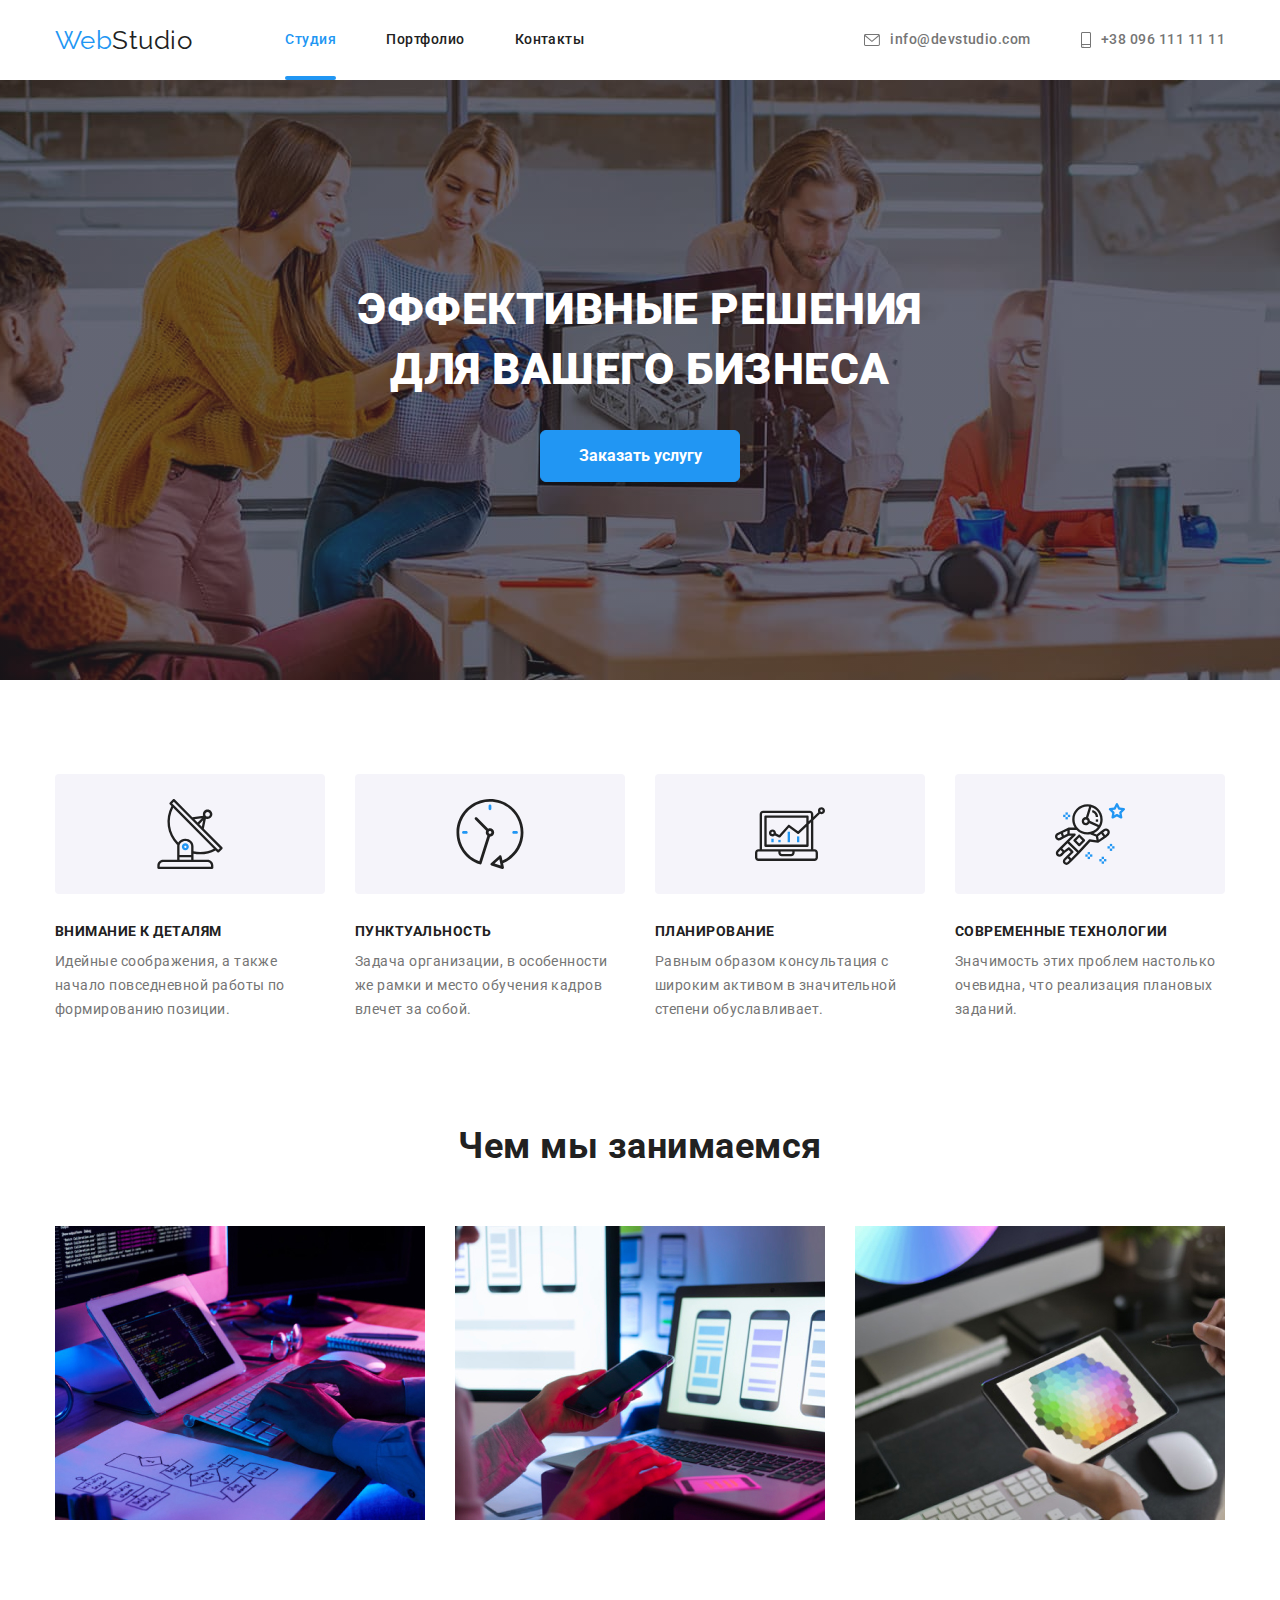
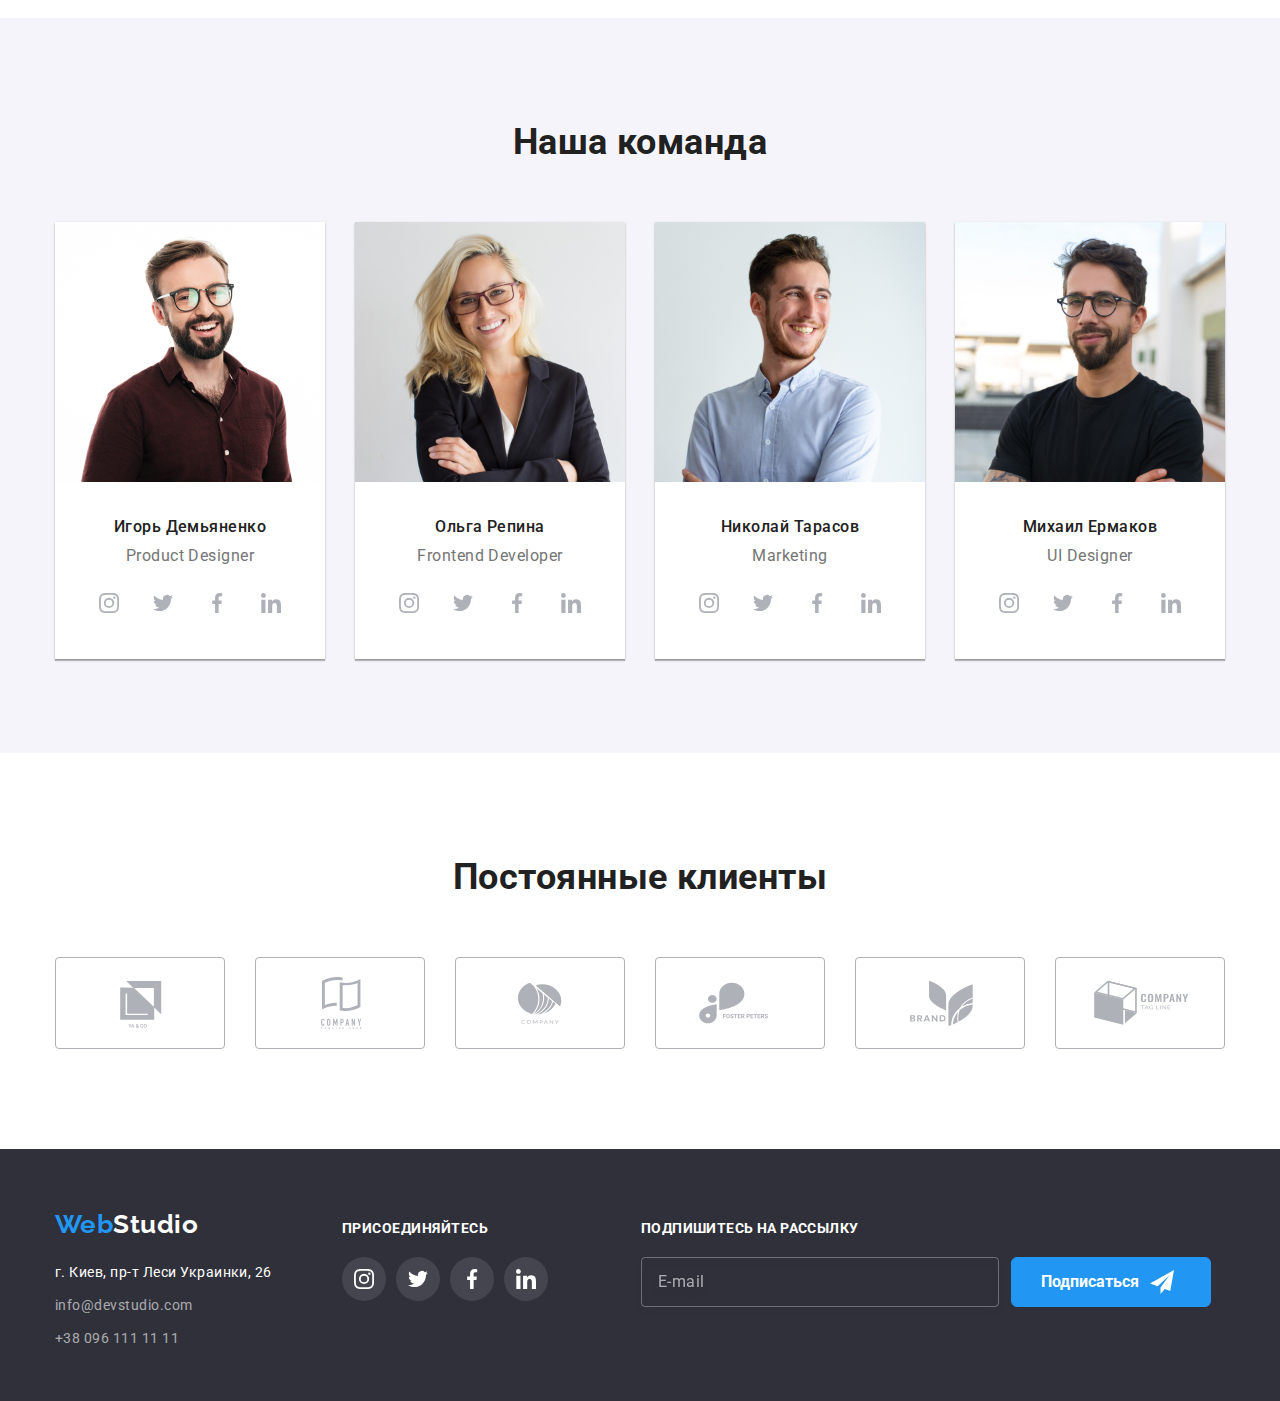
==== index.html @ 1f278dd3 "copied all aspects" ====
<!DOCTYPE html>
<html lang="ru">
<head>
    <meta charset="UTF-8">
    <meta http-equiv="X-UA-Compatible" content="IE=edge">
    <meta name="viewport" content="width=device-width, initial-scale=1.0">
    <link href="https://fonts.googleapis.com/css2?family=Raleway:wght@700&family=Roboto:wght@400;500;700;900&display=swap"
        rel="stylesheet">
    <link rel="stylesheet" href="https://cdnjs.cloudflare.com/ajax/libs/modern-normalize/1.1.0/modern-normalize.min.css">
    <link rel="stylesheet" href="./css/styles.css">
    <title>Web Studio</title>
</head>
<body>
    <header class="page-header">
        <div class="container main-nav">
            <a href="index.html" class="logo"><span class="title">Web</span>Studio</a>
            <nav>
                <ul class="site-nav list">
                    <li class="item"><a href="./index.html" class="site-nav-link current">Студия</a></li>
                    <li class="item"><a href="./portfolio.html" class="site-nav-link">Портфолио</a></li>
                    <li class="item"><a href="" class="site-nav-link">Контакты</a></li>
                </ul>
            </nav>
            <ul class="nav-contact list">
                <li class="item"><a class="nav-contact-link mail" href="mailto:info@devstudio.com">
                    <svg class="nav-contact-icon" width="16" height="12">
                        <use href="./imgs/sprite.svg#envelope"></use>
                    </svg>
                info@devstudio.com</a></li>
                <li class="item"><a class="nav-contact-link phone" href="tel:+380961111111">
                    <svg class="nav-contact-icon" width="10" height="16">
                        <use href="./imgs/sprite.svg#smartphone"></use>
                    </svg>
                    +38 096 111 11 11</a></li>
            </ul>
        </div>
    </header>

    <!-- Hero -->
    <main>
        <section class="hero">
            <div class="hero-bcg">
                <div class="container">
                    <h1 class="hero-title">Эффективные решения <br> для вашего бизнеса</h1>
                    <button type="button" class="button" data-open-modal>Заказать услугу</button>
                </div>
            </div>
        </section>

    <!-- Specialty -->
        <section class="section">
            <div class="container">
                <ul class="spec-list list">
                    <li class="item">
                        <h3 class="spec-list-title">Внимание к деталям</h3>
                        <p class="spec-list-text">Идейные соображения, а также начало повседневной работы по формированию позиции.</p>
                    </li>
                    <li class="item">
                        <h3 class="spec-list-title">Пунктуальность</h3>
                        <p class="spec-list-text">Задача организации, в особенности же рамки и место обучения кадров влечет за собой.
                        </p>
                    </li>
                    <li class="item">
                        <h3 class="spec-list-title">Планирование</h3>
                        <p class="spec-list-text">Равным образом консультация с широким активом в значительной степени обуславливает.
                        </p>
                    </li>
                    <li class="item">
                        <h3 class="spec-list-title">Современные технологии</h3>
                        <p class="spec-list-text">Значимость этих проблем настолько очевидна, что реализация плановых заданий.</p>
                    </li>
                </ul>
            </div>
        </section>

        <!-- work -->
        <section class="section no-padding">
            <div class="container">
                <h2 class="section-title">Чем мы занимаемся</h2>
                <ul class="work-list list">
                    <li class="item"><img src="./imgs/code.jpg" alt="Написание Кода" width="370" height="294"></li>
                    <li class="item"><img src="./imgs/phone.jpg" alt="Фотография на телефон" width="370" height="294"></li>
                    <li class="item"><img src="./imgs/tablet.jpg" alt="Дизайн на планшетеы" width="370" height="294"></li>
                </ul>
            </div>
        </section>

        <!-- team -->
        <section class="section team-bcg">
            <div class="">
                <div class="container">
                    <h2 class="section-title ">Наша команда</h2>
                    <ul class="team-list list">
                        <li class="item">
                            <img src="./imgs/igor.jpg" alt="Игорь Демьяненко" width="270" height="260">
                            <div class="team-info">
                                <h3 class="team-name">Игорь Демьяненко</h3>
                                <p class="team-text">Product Designer</p>
                                <ul class="team-link-list list">
                                    <li class="item" aria-label="Инстаграм"><a href="" class="social-link">
                                            <svg class="link-icon" width="20px" height="20px">
                                                <use href="./imgs/sprite.svg#instagram"></use>
                                            </svg>
                                        </a>
                                    </li>
                                    <li class="item" aria-label="Твиттер"><a href="" class="social-link">
                                            <svg class="link-icon" width="20px" height="20px">
                                                <use href="./imgs/sprite.svg#twitter"></use>
                                            </svg>
                                        </a></li>
                                    <li class="item" aria-label="Фэйсбук"><a href="" class="social-link">
                                            <svg class="link-icon" width="20px" height="20px">
                                                <use href="./imgs/sprite.svg#facebook"></use>
                                            </svg>
                                        </a></li>
                                    <li class="item" aria-label="ЛинкедИн"><a href="" class="social-link">
                                            <svg class="link-icon" width="20px" height="20px">
                                                <use href="./imgs/sprite.svg#linkedin"></use>
                                            </svg>
                                        </a></li>
                                </ul>
                            </div>
                            
                        </li>
                        <li class="item">
                            <img src="./imgs/olga.jpg" alt="Ольга Репина" width="270" height="260">
                            <div class="team-info">
                                <h3 class="team-name">Ольга Репина</h3>
                                <p class="team-text">Frontend Developer</p>
                                <ul class="team-link-list list">
                                    <li class="item" aria-label="Инстаграм"><a href="" class="social-link">
                                            <svg class="link-icon" width="20px" height="20px">
                                                <use href="./imgs/sprite.svg#instagram"></use>
                                            </svg>
                                        </a>
                                    </li>
                                    <li class="item" aria-label="Твиттер"><a href="" class="social-link">
                                            <svg class="link-icon" width="20px" height="20px">
                                                <use href="./imgs/sprite.svg#twitter"></use>
                                            </svg>
                                        </a></li>
                                    <li class="item" aria-label="Фэйсбук"><a href="" class="social-link">
                                            <svg class="link-icon" width="20px" height="20px">
                                                <use href="./imgs/sprite.svg#facebook"></use>
                                            </svg>
                                        </a></li>
                                    <li class="item" aria-label="ЛинкедИн"><a href="" class="social-link">
                                            <svg class="link-icon" width="20px" height="20px">
                                                <use href="./imgs/sprite.svg#linkedin"></use>
                                            </svg>
                                        </a></li>
                                </ul>
                            </div>
                            
                        </li>
                        <li class="item">
                            <img src="./imgs/nikolai.jpg" alt="Николай Тарасов" width="270" height="260">
                            <div class="team-info">
                                <h3 class="team-name">Николай Тарасов</h3>
                                <p class="team-text">Marketing</p>
                                <ul class="team-link-list list">
                                    <li class="item" aria-label="Инстаграм"><a href="" class="social-link">
                                            <svg class="link-icon" width="20px" height="20px">
                                                <use href="./imgs/sprite.svg#instagram"></use>
                                            </svg>
                                        </a>
                                    </li>
                                    <li class="item" aria-label="Твиттер"><a href="" class="social-link">
                                            <svg class="link-icon" width="20px" height="20px">
                                                <use href="./imgs/sprite.svg#twitter"></use>
                                            </svg>
                                        </a></li>
                                    <li class="item" aria-label="Фэйсбук"><a href="" class="social-link">
                                            <svg class="link-icon" width="20px" height="20px">
                                                <use href="./imgs/sprite.svg#facebook"></use>
                                            </svg>
                                        </a></li>
                                    <li class="item" aria-label="ЛинкедИн"><a href="" class="social-link">
                                            <svg class="link-icon" width="20px" height="20px">
                                                <use href="./imgs/sprite.svg#linkedin"></use>
                                            </svg>
                                        </a></li>
                                </ul>
                            </div>
                            
                        </li>
                        <li class="item">
                            <img src="./imgs/mikhail.jpg" alt="Михаил Ермаков" width="270" height="260">
                            <div class="team-info">
                                <h3 class="team-name">Михаил Ермаков</h3>
                                <p class="team-text">UI Designer</p>
                                <ul class="team-link-list list">
                                    <li class="item" aria-label="Инстаграм"><a href="" class="social-link">
                                            <svg class="link-icon" width="20px" height="20px">
                                                <use href="./imgs/sprite.svg#instagram"></use>
                                            </svg>
                                        </a>
                                    </li>
                                    <li class="item" aria-label="Твиттер"><a href="" class="social-link">
                                            <svg class="link-icon" width="20px" height="20px">
                                                <use href="./imgs/sprite.svg#twitter"></use>
                                            </svg>
                                        </a></li>
                                    <li class="item" aria-label="Фэйсбук"><a href="" class="social-link">
                                            <svg class="link-icon" width="20px" height="20px">
                                                <use href="./imgs/sprite.svg#facebook"></use>
                                            </svg>
                                        </a></li>
                                    <li class="item" aria-label="ЛинкедИн"><a href="" class="social-link">
                                            <svg class="link-icon" width="20px" height="20px">
                                                <use href="./imgs/sprite.svg#linkedin"></use>
                                            </svg>
                                        </a></li>
                                </ul>
                            </div>
                            
                        </li>
                    </ul>
                </div>
            </div>
        </section>

        <!-- clients -->
        <section class="section">
            <h2 class="section-title">
                Постоянные клиенты
            </h2>
            <ul class="clients-list list">
                <li class="item">
                    <a href="" class="client-link">
                        <svg class="clients-icon" width="170px" height="92px">
                            <use href="./imgs/sprite.svg#client-1"></use>
                        </svg>
                    </a>
                </li>
                <li class="item">
                    <a href="" class="client-link">
                        <svg class="clients-icon" width="170px" height="92px">
                            <use href="./imgs/sprite.svg#client-2"></use>
                        </svg>
                    </a>
                </li>
                <li class="item">
                    <a href="" class="client-link">
                        <svg class="clients-icon" width="170px" height="92px">
                            <use href="./imgs/sprite.svg#client-3"></use>
                        </svg>
                    </a>
                </li>
                <li class="item">
                    <a href="" class="client-link">
                        <svg class="clients-icon" width="170px" height="92px">
                            <use href="./imgs/sprite.svg#client-4"></use>
                        </svg>
                    </a>
                </li>
                <li class="item">
                    <a href="" class="client-link">
                        <svg class="clients-icon" width="170px" height="92px">
                            <use href="./imgs/sprite.svg#client-5"></use>
                        </svg>
                    </a>
                </li>
                <li class="item">
                    <a href="" class="client-link">
                        <svg class="clients-icon" width="170px" height="92px">
                            <use href="./imgs/sprite.svg#client-6"></use>
                        </svg>
                    </a>
                </li>
            </ul>
        </section>

    <!-- MODAL -->

    <div class="backdrop is-hidden" data-backdrop>
        <div class="modal">
            <button type="button" class="close-button" data-close-modal>
                <svg class="close-icon" width="11px" height="11px">
                    <use href="./imgs/sprite.svg#vector"></use>
                </svg>
            </button>

            <div class="modal-content">
                <h2 class="modal-title">Оставьте свои данные, мы вам перезвоним</h2>
                    
                <form class="callback-form">
                    <div class="form-field">
                        <label for="name">Имя</label>
                        <div class="input-wrap">
                            <input class="form-input" type="text" name="name" id="name">
                            <svg class="form-icon" width="18px" height="18px">
                                <use href="./imgs/sprite.svg#icon-user"></use>
                            </svg>
                        </div>
                    </div>
                    
                    <div class="form-field">
                        <label for="tel">Телефон</label>
                        <div class="input-wrap">
                            <input class="form-input" type="tel" name="tel" id="tel">
                            <svg class="form-icon" width="18px" height="18px">
                                <use href="./imgs/sprite.svg#icon-phone"></use>
                            </svg>
                        </div>
                    </div>
                    
                    <div class="form-field">
                        <label for="mail">Почта</label>
                        <div class="input-wrap">
                            <input class="form-input" type="email" name="mail" id="mail">
                            <svg class="form-icon" width="18px" height="18px">
                                <use href="./imgs/sprite.svg#icon-mail"></use>
                            </svg>
                        </div>
                    </div>
                    
                    <div class="form-field">
                        <label for="comment">Комментарий</label>
                        <textarea class="comment" name="comment" id="comment" placeholder="Введите текст"></textarea>
                    </div>
                    
                    <div class="policy-form">
                        <label>
                            <input class="checkbox" type="checkbox" name="policy" id="policy">
                            <span class="policy-icon"></span>
                                Соглашаюсь с рассылкой и принимаю <a href="" class="agreement-link"> Условия договора</a>
                                    
                        </label>
                    </div>                
                    <button type="submit" class="submit-button button">Отправить</button>
                </form>
            </div>
    </div>
</main>

    <!-- footer -->
    <footer class="foot">
        <div class="container container-footer">
            <div class="footer">
                <a href="./index.html" class="foot-logo"><span class="title">Web</span>Studio</a>
                <ul class="foot-list list">
                    <li class="item">
                        <address class="foot-address">г. Киев, пр-т Леси Украинки, 26</address>
                    </li>
                    <li class="item"><a href="mailto:info@devstudio.com" class="foot-contact-link">info@devstudio.com</a></li>
                    <li class="item"><a href="tel:+380961111111" class="foot-contact-link">+38 096 111 11 11</a></li>
                </ul>
            </div>
            <div class="footer footer-join">
                <h2 class="join-title">присоединяйтесь</h2>
                <ul class="join-list list">
                    <li class="item">
                        <a class="footer-join-link" href="">
                            <svg class="join-logo" width="20px" height="20px">
                                <use href="./imgs/sprite.svg#instagram"></use>
                            </svg>
                        </a>
                    </li>
                    <li class="item">
                        <a class="footer-join-link" href="">
                            <svg class="join-logo" width="20px" height="20px">
                                <use href="./imgs/sprite.svg#twitter"></use>
                            </svg>
                        </a>
                    </li>
                    <li class="item">
                        <a class="footer-join-link" href="">
                            <svg class="join-logo" width="20px" height="20px">
                                <use href="./imgs/sprite.svg#facebook"></use>
                            </svg>
                        </a>
                    </li>
                    <li class="item">
                        <a class="footer-join-link" href="">
                            <svg class="join-logo" width="20px" height="20px">
                                <use href="./imgs/sprite.svg#linkedin"></use>
                            </svg>
                        </a>
                    </li>
                </ul>
            </div>
            <div class="footer footer-singup">
                <h2 class="signup-title">
                    Подпишитесь на рассылку</h2>
                <form class="signup-form">
                    <label for="signup-label"></label>
                    <input type="mail" class="signup-input" name="mail" id="mail" placeholder="E-mail">
                    <button type="submit" class="signup-button">Подписаться
                        <svg class="signup-icon" width="24" height="24">
                            <use href="./imgs/sprite.svg#send-icon"></use>
                        </svg>
                    </button>
                </form>
            </div>
        </div>
    </footer>

    <script src="./js/modal.js"></script>
</body>
</html>
---- css/styles.css ----
/* main text color #212121 */
/* secondary text color #757575 */
/* accent color #2196F3 */
/* white #ffffff */
/* main bgc #E5E5E5 */
/* footer bcg #ffffff */
/* hero+footer bcg #2F303A */
/* sect our team bcg #F5F4FA */
:root {
  --title-text-color: #212121;
  --secondary-text-color: #757575;
  --accent-color: #2196f3;
  --white-color: #ffffff;
  --timing-function: cubic-bezier(0.4, 0, 0.2, 1);
}

/* body */
body {
  color: var(--secondary-text-color);
  background-color: var(--white-color);
  font-style: normal;
  font-weight: 400;
  font-family: roboto;
  letter-spacing: 0.03em;
}

h1,
h2,
h3,
h4,
h5,
h6 {
  margin: 0;
}

p {
  margin: 0;
  padding: 0;
}

.section {
  padding-top: 94px;
  padding-bottom: 94px;
}

.padding {
  padding-top: 94px;
}

.section-title {
  margin-bottom: 50px;
  margin-top: 0;

  color: var(--title-text-color);
  font-weight: 700;
  font-size: 36px;
  line-height: 1.67;
  text-align: center;
}

.section.no-padding {
  padding-top: 0;
}

.container {
  /* outline: 1px solid tomato; */

  margin-left: auto;
  margin-right: auto;
  width: 1200px;
  padding-right: 15px;
  padding-left: 15px;
}

.list {
  margin: 0;
  padding: 0;

  list-style: none;
}

.site-nav-link.current {
  color: var(--accent-color);
}

/* logo */

.title {
  color: var(--accent-color);
  font-family: raleway;
  font-size: 26px;
  line-height: 1.19;
}
.logo {
  color: var(--title-text-color);
  font-family: raleway;
  font-size: 26px;
  line-height: 1.19;
  text-decoration: none;

  margin-right: 93px;
}

/* nav */

.main-nav {
  display: flex;
  align-items: center;
}

.site-nav {
  display: flex;
}

.site-nav > .item:not(:last-child) {
  margin-right: 50px;
}

/* .site-nav-link:not(:last-child) {
  margin-left: 25px;
} */

.nav-contact {
  display: flex;
  margin-left: auto;
  justify-content: flex-end;
}

.nav-contact > .item:not(:last-child) {
  margin-right: 50px;
}

.site-nav-link {
  position: relative;

  display: block;
  padding-top: 32px;
  padding-bottom: 32px;

  text-decoration: none;
  color: var(--title-text-color);
  font-weight: 500;
  font-size: 14px;
  line-height: 1.14;

  transition: color 250ms var(--timing-function);
}

.site-nav-link:hover,
.site-nav-link:focus {
  color: var(--accent-color);
  text-decoration: none;
}

.site-nav-link.current::after {
  content: "";
  position: absolute;
  bottom: 0;
  left: 0;

  width: 100%;
  height: 4px;
  display: block;

  background-color: var(--accent-color);
  border-radius: 4px;
}

.nav-contact-link {
  display: inline-flex;
  align-items: center;

  padding-top: 32px;
  padding-bottom: 32px;

  color: var(--secondary-text-color);
  fill: var(--secondary-text-color);
  text-decoration: none;

  font-weight: 500;
  font-size: 14px;
  line-height: 1.14;

  transition: color 250ms var(--timing-function),
    fill 250ms var(--timing-function);
}

.nav-contact-icon {
  margin-right: 10px;
}

.nav-contact-link:hover,
.nav-contact-link:focus {
  color: var(--accent-color);
  text-decoration: none;
  fill: var(--accent-color);
}

/* hero */

.hero {
  text-align: center;

  padding-top: 200px;
  padding-bottom: 200px;

  max-width: 1600px;
  height: 600px;
  background-image: linear-gradient(
      to right,
      rgba(47, 48, 58, 0.4),
      rgba(47, 48, 58, 0.4)
    ),
    url(../imgs/hero-bcg.jpg);

  background-position: center;
  background-size: cover;
  background-repeat: no-repeat;
  background-color: #2f303a;

  margin: 0 auto;
}

.hero-title {
  color: var(--white-color);

  font-weight: 900;
  font-size: 44px;
  line-height: 1.36;

  margin-top: 0;
  margin-bottom: 30px;

  text-align: center;
  text-transform: uppercase;
}

.button {
  display: inline-block;
  border: 1px solid var(--accent-color);
  border-radius: 6px;
  padding: 10px 32px;
  min-width: 200px;

  font-family: roboto;
  font-weight: 700;
  font-size: 16px;
  line-height: 1.87;

  text-align: center;

  cursor: pointer;

  background-color: var(--accent-color);
  color: var(--white-color);
}

/* spec */

.spec-list {
  display: flex;
  width: 1170px;
}

.spec-list > .item:not(:last-child) {
  margin-right: 30px;
}

.spec-list-title {
  color: var(--title-text-color);

  font-weight: 700;
  font-size: 14px;
  line-height: 1.14;
  text-transform: uppercase;

  margin-bottom: 10px;
}

.spec-list > .item {
  width: 270px;
  padding: 0;
}

.spec-list > .item::before {
  margin-bottom: 30px;
}

.spec-list > .item:nth-child(1):before {
  display: block;
  content: "";
  background-image: url(../imgs/attention-detail.svg);
  width: 270px;
  height: 120px;
  background-position: center;
  background-size: contain;
}

.spec-list > .item:nth-child(2):before {
  display: block;
  content: "";
  background-image: url(../imgs/punctuality.svg);
  width: 270px;
  height: 120px;
  background-position: center;
  background-size: contain;
}

.spec-list > .item:nth-child(3):before {
  display: block;
  content: "";
  background-image: url(../imgs/planning.svg);
  width: 270px;
  height: 120px;
  background-position: center;
  background-size: contain;
}

.spec-list > .item:nth-child(4):before {
  display: block;
  content: "";
  background-image: url(../imgs/modern-tech.svg);
  width: 270px;
  height: 120px;
  background-position: center;
  background-size: contain;
}

.spec-list-text {
  font-size: 14px;
  line-height: 1.71;
  margin: 0;
}

/* work */

.work-list {
  display: flex;
}

.work-list > .item {
  width: 370px;
  margin-bottom: 0;
}

.work-list > .item:not(:last-child) {
  margin-right: 30px;
}

/* team */

.team-list {
  display: flex;
  margin-right: auto;
  margin-left: auto;
}

.team-name,
.team-text {
  text-align: center;
}

.team-list > .item:not(:last-child) {
  margin-right: 30px;
}

.team-list > .item {
  background-color: var(--white-color);
  box-shadow: 0px 1px 3px rgba(0, 0, 0, 0.12), 0px 1px 1px rgba(0, 0, 0, 0.14),
    0px 2px 1px rgba(0, 0, 0, 0.2);
}

.team-bcg {
  background-color: #f5f4fa;
}

.team-name {
  margin-bottom: 10px;
  padding: 0;

  color: var(--title-text-color);

  font-weight: 500;
  font-size: 16px;
  line-height: 1.19;
  text-decoration: none;
}

.team-text {
  padding: 0;
  margin-bottom: 16px;

  color: var(--secondary-text-color);

  font-size: 16px;
  line-height: 1.19;
  text-decoration: none;
}

.team-link-list {
  display: flex;
  justify-content: center;
}

.team-info {
  padding-top: 30px;
  padding-bottom: 30px;
}

.team-link-list > .item:not(:last-child) {
  margin-right: 10px;
}

.social-link {
  display: inline-block;
  background-color: transparent;
  width: 44px;
  height: 44px;
  border-radius: 50%;

  transition: background-color 250ms var(--timing-function);
}

.social-link:hover,
.social-link:focus {
  width: 44px;
  height: 44px;
  background-color: var(--accent-color);
}

.social-link:hover .link-icon,
.social-link:focus .link-icon {
  fill: var(--white-color);
}

.link-icon {
  margin: 12px;
  fill: #afb1b8;

  transition: fill 250ms var(--timing-function);
}

/* clients */

.clients-list {
  display: flex;
  justify-content: center;
}

.clients-list > .item:not(:last-child) {
  margin-right: 30px;
}

/* .clients-list > .item {
  border: 1px solid #afb1b8;
  border-radius: 4px;
} */

/* .clients-list > .item:hover,
.clients-list > .item:focus {
  border-color: var(--accent-color);
} */

.client-link {
  display: inline-block;

  width: 170px;
  height: 92px;

  fill: #afb1b8;
  border: 1px solid #afb1b8;
  border-radius: 4px;

  transition: fill 250ms var(--timing-function),
    border-color 250ms var(--timing-function);
}

.client-link:hover,
.client-link:focus {
  fill: var(--accent-color);

  border-color: var(--accent-color);
}

/* .clients-icon {
  fill: #afb1b8;

  border: 1px solid #afb1b8;

  border-radius: 4px;
} */

/* .clients-icon:hover,
.clients-icon:focus {
  fill: var(--accent-color);

  border-color: var(--accent-color);
} */

/* footer */

.foot {
  background-color: #2f303a;
  height: 252px;

  padding-top: 60px;
  padding-bottom: 60px;
}

.container-footer {
  display: flex;

  align-items: baseline;
}

.foot-address {
  color: var(--white-color);

  font-style: normal;
  font-size: 14px;
  line-height: 1.74;
}

.foot-logo {
  display: inline-block;
  margin-bottom: 20px;

  color: var(--white-color);
  font-family: Raleway;
  font-weight: 700;
  font-size: 26px;
  line-height: 1.19;
  text-decoration: none;
}

.foot-contact-link {
  display: inline-block;
  color: rgba(255, 255, 255, 0.6);

  font-weight: 400;
  font-size: 14px;
  line-height: 1.74;
  text-decoration: none;

  transition: color 250ms var(--timing-function);
}

.foot-list > .item:not(:last-child) {
  margin-bottom: 9px;
}

.foot-contact-link:hover,
.foot-contact-link:focus {
  color: var(--accent-color);
  text-decoration: none;
}

/* join */

.footer {
  display: flex;

  flex-direction: column;
}

.footer-join {
  margin-left: 70px;
}

.join-title {
  color: var(--white-color);
  text-transform: uppercase;
  font-weight: 700;
  font-size: 14px;
  line-height: 1.14;

  margin-bottom: 20px;
}

.join-list {
  display: flex;
  justify-content: center;
}

.join-list > .item:not(:last-child) {
  margin-right: 10px;
}

.footer-join-link {
  display: inline-block;

  background-color: rgba(255, 255, 255, 0.1);
  width: 44px;
  height: 44px;
  border-radius: 50%;

  transition: background-color 250ms var(--timing-function);
}

.footer-join-link:hover,
.footer-join-link:focus {
  background-color: var(--accent-color);
  width: 44px;
  height: 44px;
  border-radius: 50%;
}

.join-logo {
  margin: 12px;
  fill: var(--white-color);
}

/* portfolio */

.select-list {
  display: flex;
  margin-bottom: 50px;
  justify-content: center;
}

.select-list > .item:not(:last-child) {
  margin-right: 8px;
}

.select-button {
  padding-top: 6px;
  padding-bottom: 6px;
  padding-left: 22px;
  padding-right: 22px;

  border: transparent;
  border-radius: 4px;
}

/* portfolio buttons */

.select-button {
  background-color: #f5f4fa;
  color: var(--title-text-color);
  font-family: Roboto;
  font-style: normal;
  font-weight: 500;
  font-size: 16px;
  line-height: 1.62;

  transition: background-color 250ms var(--timing-function),
    color 250ms var(--timing-function);
}

.select-button:hover,
.select-button:focus {
  background-color: var(--accent-color);
  color: var(--white-color);
  cursor: pointer;
}

/* portfolio list */
.portfolio-title {
  color: var(--title-text-color);

  font-weight: 700;
  font-size: 18px;
  line-height: 2;
}

.portfolio-content {
  padding-top: 20px;
  padding-bottom: 20px;
  padding-left: 24px;
}

.portfolio-text {
  font-size: 16px;
  line-height: 1.88;
}

.portfolio-list {
  display: flex;
  flex-wrap: wrap;
}

.portfolio-list > .item:not(:nth-child(3n)) {
  margin-right: 30px;
}

.portfolio-list > .item {
  /* margin-bottom: 30px; */
  width: 370px;
  height: 404px;
  border: 1px solid rgba(238, 238, 238, 1);

  transition: box-shadow 250ms var(--timing-function);
}

.portfolio-list > .item:nth-child(-n + 6) {
  margin-bottom: 30px;
}

.portfolio-list > .item:hover {
  box-shadow: 0px 1px 1px rgba(0, 0, 0, 0.12), 0px 4px 4px rgba(0, 0, 0, 0.06),
    1px 4px 6px rgba(0, 0, 0, 0.16);
}

.portfolio-img {
  overflow: hidden;
  position: relative;
  width: 370px;
  height: 294px;
}

.overlay {
  position: absolute;
  top: 0;
  bottom: 0;
  width: 100%;
  height: 100%;
  background-color: rgba(33, 150, 243, 0.9);
  transform: translateY(100%);
  transition: transform 250ms var(--timing-function);
}

.portfolio-list > .item:hover .overlay {
  transform: translateY(0);
}

.overlay > p {
  color: var(--white-color);
  padding: 0;
  margin: 63px 24px;
  font-size: 18px;
  line-height: 1.56;
}

.border {
  border-bottom: 1px solid rgba(236, 236, 236, 1);
  width: 100%;
}

/* backdrop + modal */
.backdrop {
  position: fixed;
  top: 0;
  left: 0;
  width: 100%;
  height: 100%;

  background-color: rgba(0, 0, 0, 0.2);

  opacity: 1;

  transition: opacity 250ms var(--timing-function);
}

.backdrop.is-hidden {
  opacity: 0;
  pointer-events: none;
}

.backdrop.is-hidden .modal {
  transform: translate(-50%, -50%) scale(0.9);
}

.modal {
  position: absolute;
  top: 50%;
  left: 50%;
  transform: translate(-50%, -50%) scale(1);
  min-width: 528px;
  min-height: 581px;

  border-radius: 4px;

  background-color: #fff;

  transition: transform 250ms var(--timing-function);
}

.close-button {
  position: absolute;
  top: 8px;
  right: 8px;
  background-color: transparent;
  width: 30px;
  height: 30px;
  border: 1px solid rgba(0, 0, 0, 0.1);
  border-radius: 50%;
}

.close-button:hover .close-icon,
.close-button:focus .close-icon {
  fill: var(--accent-color);
}

.close-icon {
  position: absolute;
  top: 8px;
  right: 8px;
  fill: black;
}

/* -----FORM----- */

.modal-content {
  padding-top: 50px;
  padding-left: 30px;
  padding-right: 30px;
  padding-bottom: 30px;
}

.modal-title {
  color: var(--title-text-color);
  font-weight: 700;
  font-size: 20px;
  line-height: 1.15;
  text-align: center;
}

.callback-form {
  width: 448px;

  margin-top: 12px;
  margin-right: auto;
  margin-left: auto;
}

.form-field {
  position: relative;
  display: flex;
  flex-direction: column;
  margin-bottom: 10px;
  transition: color 250ms var(--timing-function);
}

.form-field:hover,
.form-field:focus {
  color: var(--accent-color);
}

.form-field label {
  color: var(--secondary-text-color);

  margin-bottom: 4px;

  font-size: 12px;
  line-height: 1.16;
}

.input-wrap {
  position: relative;
}

.form-input {
  width: 448px;
  height: 40px;

  padding: 12px;

  padding-left: 42px;

  font-size: 12px;
  line-height: 1.16;

  border: 1px solid rgba(33, 33, 33, 0.2);
  border-radius: 4px;
}

.form-input:focus {
  border: 1px solid var(--accent-color);

  outline: none;
}

.form-field:focus-within .form-icon {
  fill: var(--accent-color);
}

.form-field:focus-within {
  border-color: var(--accent-color);
}

.form-field textarea {
  position: relative;

  width: 448px;
  height: 120px;

  font-size: 12px;

  padding: 12px;

  border: 1px solid rgba(33, 33, 33, 0.2);
  border-radius: 4px;

  resize: none;
}

.form-field textarea:focus {
  border: 1px solid var(--accent-color);
  outline: none;
}

.form-field textarea::placeholder {
  color: rgba(117, 117, 117, 0.5);
  font-size: 12px;
  line-height: 1.16;
}

.form-icon {
  position: absolute;
  top: 50%;
  left: 12px;

  transform: translateY(-50%);

  fill: var(--title-text-color);
}

.policy-form {
  text-align: center;
  font-weight: 400;
  font-size: 14px;
  line-height: 1.71;
  letter-spacing: 0.03em;

  margin-top: 20px;
  margin-bottom: 30px;
}

.checkbox {
  -webkit-appearance: none;
  -moz-appearance: none;
  appearance: none;

  position: absolute;
}

.policy-form label {
  display: inline-flex;
  align-items: center;
}

.policy-icon {
  display: inline-block;

  align-items: center;

  margin-right: 8.38px;

  border: 2px solid black;
  width: 16px;
  height: 15px;
  border-radius: 2px;
}

.checkbox:checked + .policy-icon {
  border-color: transparent;
  background-color: var(--accent-color);

  background-image: url(../imgs/check.svg);
  padding: 3px;
  background-size: contain;
  /* background-origin: border-box; */

  background-repeat: no-repeat;
  border-radius: 2px;
}

.agreement-link {
  display: inline;

  color: var(--accent-color);

  margin-left: 5px;
}

.submit-button {
  width: 200px;
  height: 50px;

  margin-left: 124px;

  box-shadow: 0px 4px 4px rgba(0, 0, 0, 0.15);
}

/* ----SIGNUP ------*/

.signup-title {
  margin-left: 93px;
  margin-bottom: 20px;

  font-weight: 700;
  font-size: 14px;
  line-height: 1.14;
  letter-spacing: 0.03em;
  text-transform: uppercase;

  color: #ffffff;
}

.signup-form {
  margin-left: 93px;

  display: flex;

  align-items: center;
}

.signup-input {
  height: 50px;
  width: 358px;

  padding-left: 16px;

  color: var(--white-color);

  background-color: transparent;

  border: 1px solid rgba(255, 255, 255, 0.3);
  filter: drop-shadow(0px 4px 4px rgba(0, 0, 0, 0.15));
  border-radius: 4px;
}

.signup-input::placeholder {
  font-weight: normal;
  font-size: 16px;
  line-height: 1.25;
  letter-spacing: 0.03em;

  color: rgba(255, 255, 255, 0.6);
}

.signup-input:focus {
  border: 1px solid var(--accent-color);
  outline: none;
}

.signup-button {
  display: flex;
  align-items: center;

  margin-left: 12px;

  border: 1px solid var(--accent-color);
  border-radius: 6px;
  padding-top: 10px;
  padding-bottom: 10px;
  padding-left: 29px;

  width: 200px;
  height: 50px;

  font-family: roboto;
  font-weight: 700;
  font-size: 16px;
  line-height: 1.87;

  text-align: center;

  cursor: pointer;

  background-color: var(--accent-color);
  color: var(--white-color);
  fill: var(--white-color);
}

.signup-icon {
  margin-left: 11px;
}
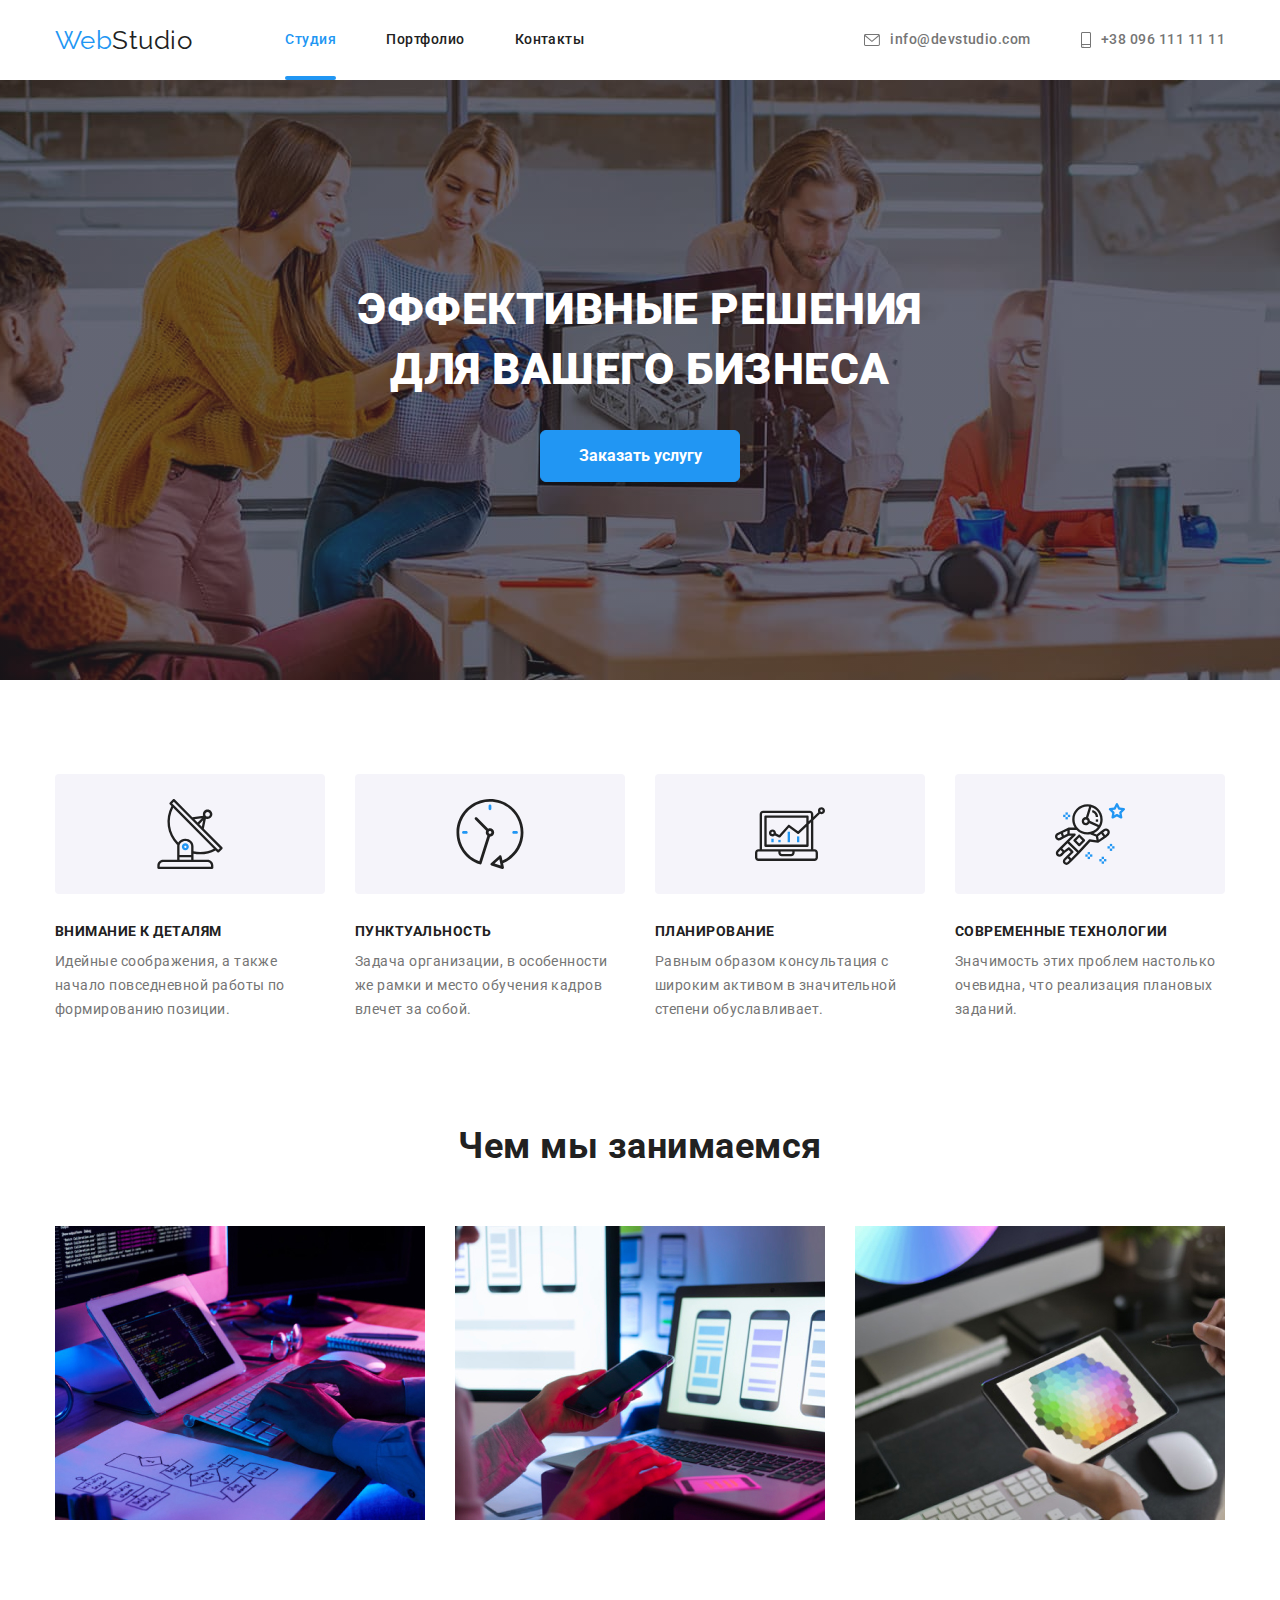
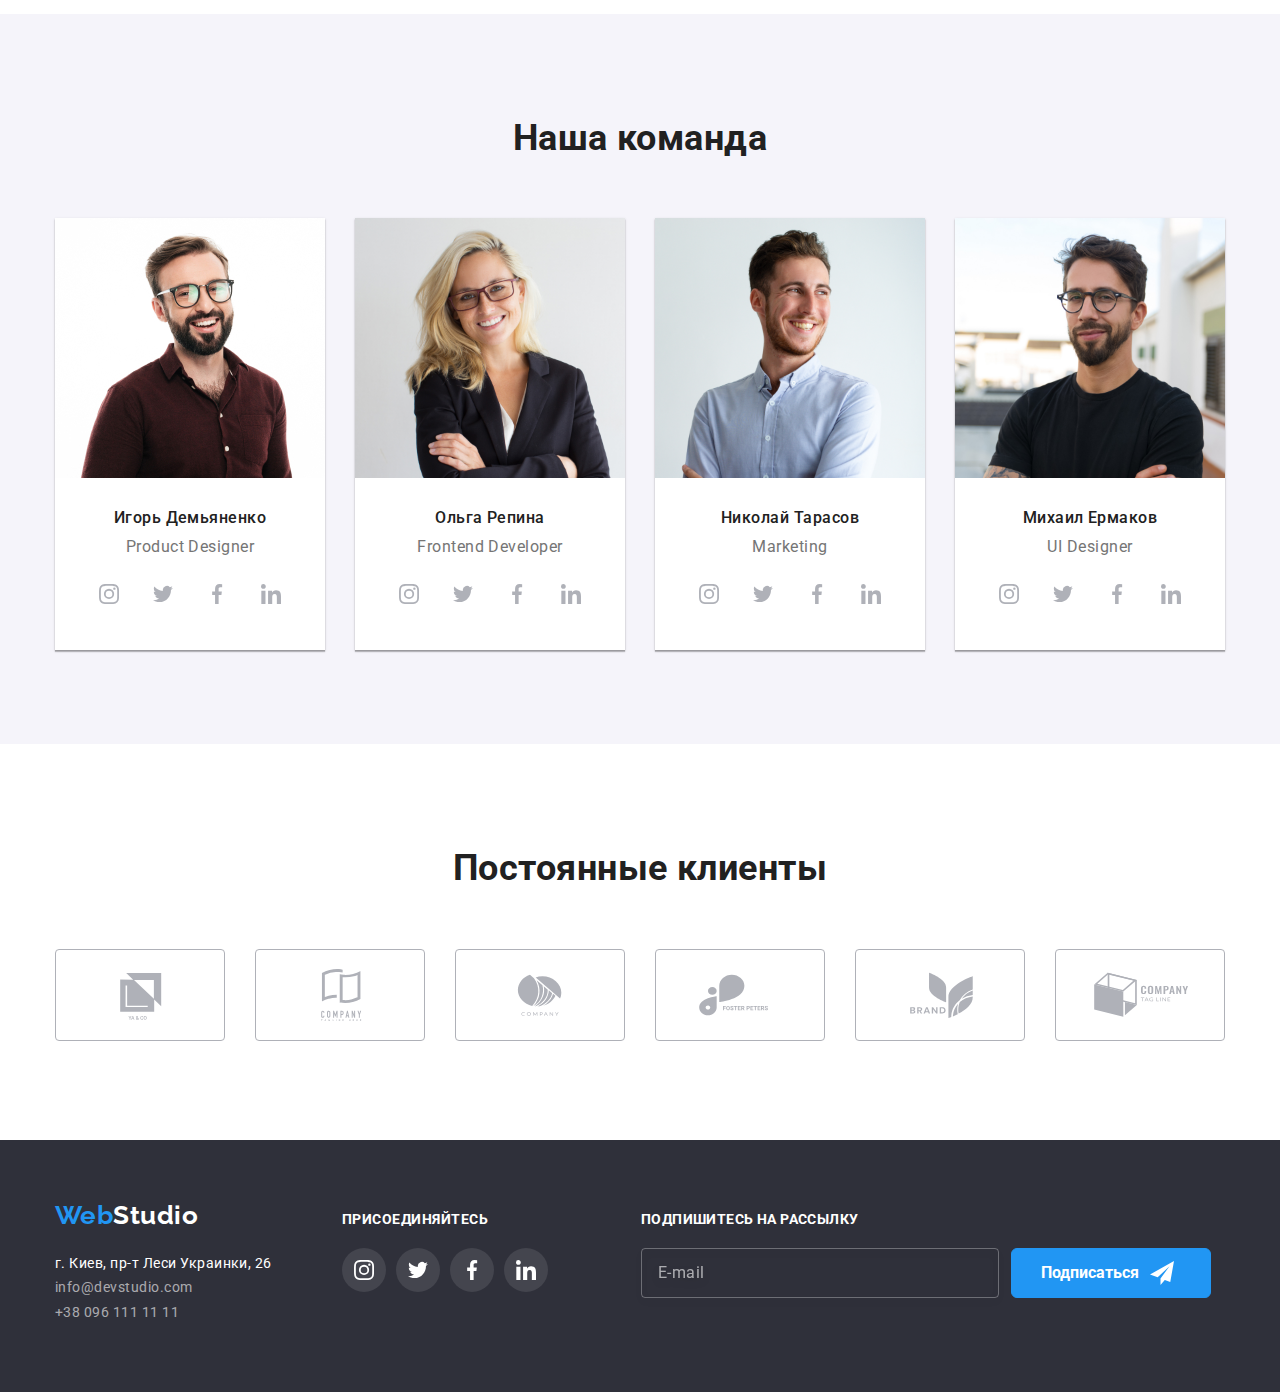
==== commit 0349f2c8: "finished sass" ====
--- a/index.html
+++ b/index.html
@@ -7,7 +7,7 @@
     <link href="https://fonts.googleapis.com/css2?family=Raleway:wght@700&family=Roboto:wght@400;500;700;900&display=swap"
         rel="stylesheet">
     <link rel="stylesheet" href="https://cdnjs.cloudflare.com/ajax/libs/modern-normalize/1.1.0/modern-normalize.min.css">
-    <link rel="stylesheet" href="./css/styles.css">
+    <link rel="stylesheet" href="./css/main.css">
     <title>Web Studio</title>
 </head>
 <body>
--- a/css/main.css
+++ b/css/main.css
@@ -0,0 +1,894 @@
+h1,
+h2,
+h3,
+h4,
+h5,
+h6 {
+  margin: 0;
+}
+
+p {
+  margin: 0;
+  padding: 0;
+}
+
+ul {
+  margin: 0;
+}
+
+img {
+  display: block;
+}
+
+button {
+  cursor: pointer;
+}
+
+body {
+  color: var(--secondary-text-color);
+  background-color: var(--white-color);
+  font-style: normal;
+  font-weight: 400;
+  font-family: roboto;
+  letter-spacing: 0.03em;
+}
+
+.list {
+  margin: 0;
+  padding: 0;
+  list-style: none;
+}
+
+.container {
+  margin-left: auto;
+  margin-right: auto;
+  width: 1200px;
+  padding-right: 15px;
+  padding-left: 15px;
+}
+
+.section-title {
+  margin-bottom: 50px;
+  margin-top: 0;
+  color: var(--title-text-color);
+  font-weight: 700;
+  font-size: 36px;
+  line-height: 1.67;
+  text-align: center;
+}
+
+.button {
+  display: inline-block;
+  border: 1px solid var(--accent-color);
+  border-radius: 6px;
+  padding: 10px 32px;
+  min-width: 200px;
+  font-family: roboto;
+  font-weight: 700;
+  font-size: 16px;
+  line-height: 1.87;
+  text-align: center;
+  cursor: pointer;
+  background-color: var(--accent-color);
+  color: var(--white-color);
+}
+
+.backdrop {
+  position: fixed;
+  top: 0;
+  left: 0;
+  width: 100%;
+  height: 100%;
+  background-color: rgba(0, 0, 0, 0.2);
+  opacity: 1;
+  transition: opacity 250ms var(--timing-function);
+}
+
+.backdrop.is-hidden {
+  opacity: 0;
+  pointer-events: none;
+}
+
+.backdrop.is-hidden .modal {
+  transform: translate(-50%, -50%) scale(0.9);
+}
+
+.modal {
+  position: absolute;
+  top: 50%;
+  left: 50%;
+  transform: translate(-50%, -50%) scale(1);
+  min-width: 528px;
+  min-height: 581px;
+  border-radius: 4px;
+  background-color: #fff;
+  transition: transform 250ms var(--timing-function);
+}
+
+.close-button {
+  position: absolute;
+  top: 8px;
+  right: 8px;
+  background-color: transparent;
+  width: 30px;
+  height: 30px;
+  border: 1px solid rgba(0, 0, 0, 0.1);
+  border-radius: 50%;
+}
+
+.close-button:hover .close-icon,
+.close-button:focus .close-icon {
+  fill: var(--accent-color);
+}
+
+.close-icon {
+  position: absolute;
+  top: 8px;
+  right: 8px;
+  fill: black;
+}
+
+:root {
+  --title-text-color: #212121;
+  --secondary-text-color: #757575;
+  --accent-color: #2196f3;
+  --white-color: #ffffff;
+  --timing-function: cubic-bezier(0.4, 0, 0.2, 1);
+}
+
+.section {
+  padding-top: 94px;
+  padding-bottom: 94px;
+}
+
+.padding {
+  padding-top: 94px;
+}
+
+.section.no-padding {
+  padding-top: 0;
+}
+
+/* -----HEADER------ */
+.site-nav-link.current {
+  color: var(--accent-color);
+}
+
+.site-nav-link.current::after {
+  content: '';
+  position: absolute;
+  bottom: 0;
+  left: 0;
+  width: 100%;
+  height: 4px;
+  display: block;
+  background-color: var(--accent-color);
+  border-radius: 4px;
+}
+
+.title {
+  color: var(--accent-color);
+  font-family: raleway;
+  font-size: 26px;
+  line-height: 1.19;
+}
+
+.logo {
+  color: var(--title-text-color);
+  font-family: raleway;
+  font-size: 26px;
+  line-height: 1.19;
+  text-decoration: none;
+  margin-right: 93px;
+}
+
+.main-nav {
+  display: flex;
+  align-items: center;
+}
+
+.site-nav {
+  display: flex;
+}
+
+.site-nav .item:not(:last-child) {
+  margin-right: 50px;
+}
+
+.nav-contact {
+  display: flex;
+  margin-left: auto;
+  justify-content: flex-end;
+}
+
+.nav-contact .item:not(:last-child) {
+  margin-right: 50px;
+}
+
+.site-nav-link {
+  position: relative;
+  display: block;
+  padding-top: 32px;
+  padding-bottom: 32px;
+  text-decoration: none;
+  color: var(--title-text-color);
+  font-weight: 500;
+  font-size: 14px;
+  line-height: 1.14;
+  transition: color 250ms var(--timing-function);
+}
+
+.site-nav-link:hover, .site-nav-link:focus {
+  color: var(--accent-color);
+  text-decoration: none;
+}
+
+.nav-contact-link {
+  display: inline-flex;
+  align-items: center;
+  padding-top: 32px;
+  padding-bottom: 32px;
+  color: var(--secondary-text-color);
+  fill: var(--secondary-text-color);
+  text-decoration: none;
+  font-weight: 500;
+  font-size: 14px;
+  line-height: 1.14;
+  transition: color 250ms var(--timing-function), fill 250ms var(--timing-function);
+}
+
+.nav-contact-link:hover, .nav-contact-link:focus {
+  color: var(--accent-color);
+  text-decoration: none;
+  fill: var(--accent-color);
+}
+
+.nav-contact-icon {
+  margin-right: 10px;
+}
+
+.hero {
+  text-align: center;
+  padding-top: 200px;
+  padding-bottom: 200px;
+  max-width: 1600px;
+  height: 600px;
+  background-image: linear-gradient(to right, rgba(47, 48, 58, 0.4), rgba(47, 48, 58, 0.4)), url(../imgs/hero-bcg.jpg);
+  background-position: center;
+  background-size: cover;
+  background-repeat: no-repeat;
+  background-color: #2f303a;
+  margin: 0 auto;
+}
+
+.hero-title {
+  color: var(--white-color);
+  font-weight: 900;
+  font-size: 44px;
+  line-height: 1.36;
+  margin-top: 0;
+  margin-bottom: 30px;
+  text-align: center;
+  text-transform: uppercase;
+}
+
+.spec-list {
+  display: flex;
+  width: 1170px;
+}
+
+.spec-list .item {
+  width: 270px;
+  padding: 0;
+}
+
+.spec-list .item:not(:last-child) {
+  margin-right: 30px;
+}
+
+.spec-list .item::before {
+  margin-bottom: 30px;
+}
+
+.spec-list .item:nth-child(1):before {
+  display: block;
+  content: '';
+  background-image: url(../imgs/attention-detail.svg);
+  width: 270px;
+  height: 120px;
+  background-position: center;
+  background-size: contain;
+}
+
+.spec-list .item:nth-child(2):before {
+  display: block;
+  content: '';
+  background-image: url(../imgs/punctuality.svg);
+  width: 270px;
+  height: 120px;
+  background-position: center;
+  background-size: contain;
+}
+
+.spec-list .item:nth-child(3):before {
+  display: block;
+  content: '';
+  background-image: url(../imgs/planning.svg);
+  width: 270px;
+  height: 120px;
+  background-position: center;
+  background-size: contain;
+}
+
+.spec-list .item:nth-child(4):before {
+  display: block;
+  content: '';
+  background-image: url(../imgs/modern-tech.svg);
+  width: 270px;
+  height: 120px;
+  background-position: center;
+  background-size: contain;
+}
+
+.spec-list-title {
+  color: var(--title-text-color);
+  font-weight: 700;
+  font-size: 14px;
+  line-height: 1.14;
+  text-transform: uppercase;
+  margin-bottom: 10px;
+}
+
+.spec-list-text {
+  font-size: 14px;
+  line-height: 1.71;
+  margin: 0;
+}
+
+.work-list {
+  display: flex;
+}
+
+.work-list .item {
+  width: 370px;
+  margin-bottom: 0;
+}
+
+.work-list .item:not(:last-child) {
+  margin-right: 30px;
+}
+
+.team-list {
+  display: flex;
+  margin-right: auto;
+  margin-left: auto;
+}
+
+.team-name,
+.team-text {
+  text-align: center;
+}
+
+.team-list > .item {
+  background-color: var(--white-color);
+  box-shadow: 0px 1px 3px rgba(0, 0, 0, 0.12), 0px 1px 1px rgba(0, 0, 0, 0.14), 0px 2px 1px rgba(0, 0, 0, 0.2);
+}
+
+.team-list > .item:not(:last-child) {
+  margin-right: 30px;
+}
+
+.team-bcg {
+  background-color: #f5f4fa;
+}
+
+.team-name {
+  margin-bottom: 10px;
+  padding: 0;
+  color: var(--title-text-color);
+  font-weight: 500;
+  font-size: 16px;
+  line-height: 1.19;
+  text-decoration: none;
+}
+
+.team-text {
+  padding: 0;
+  margin-bottom: 16px;
+  color: var(--secondary-text-color);
+  font-size: 16px;
+  line-height: 1.19;
+  text-decoration: none;
+}
+
+.team-link-list {
+  display: flex;
+  justify-content: center;
+}
+
+.team-link-list .item:not(:last-child) {
+  margin-right: 10px;
+}
+
+.team-info {
+  padding-top: 30px;
+  padding-bottom: 30px;
+}
+
+.social-link {
+  display: inline-block;
+  background-color: transparent;
+  width: 44px;
+  height: 44px;
+  border-radius: 50%;
+  transition: background-color 250ms var(--timing-function);
+}
+
+.social-link:hover, .social-link:focus {
+  width: 44px;
+  height: 44px;
+  background-color: var(--accent-color);
+}
+
+.social-link:hover .link-icon, .social-link:focus .link-icon {
+  fill: var(--white-color);
+}
+
+.link-icon {
+  margin: 12px;
+  fill: #afb1b8;
+  transition: fill 250ms var(--timing-function);
+}
+
+.clients-list {
+  display: flex;
+  justify-content: center;
+}
+
+.clients-list .item:not(:last-child) {
+  margin-right: 30px;
+}
+
+.client-link {
+  display: inline-block;
+  width: 170px;
+  height: 92px;
+  fill: #afb1b8;
+  border: 1px solid #afb1b8;
+  border-radius: 4px;
+  transition: fill 250ms var(--timing-function), border-color 250ms var(--timing-function);
+}
+
+.client-link:hover, .client-link:focus {
+  fill: var(--accent-color);
+  border-color: var(--accent-color);
+}
+
+.select-list {
+  display: flex;
+  margin-bottom: 50px;
+  justify-content: center;
+}
+
+.select-list .item:not(:last-child) {
+  margin-right: 8px;
+}
+
+.select-button {
+  padding-top: 6px;
+  padding-bottom: 6px;
+  padding-left: 22px;
+  padding-right: 22px;
+  border: transparent;
+  border-radius: 4px;
+  background-color: #f5f4fa;
+  color: var(--title-text-color);
+  font-family: Roboto;
+  font-style: normal;
+  font-weight: 500;
+  font-size: 16px;
+  line-height: 1.62;
+  transition: background-color 250ms var(--timing-function), color 250ms var(--timing-function);
+}
+
+.select-button:hover, .select-button:focus {
+  background-color: var(--accent-color);
+  color: var(--white-color);
+  cursor: pointer;
+}
+
+.portfolio-title {
+  color: var(--title-text-color);
+  font-weight: 700;
+  font-size: 18px;
+  line-height: 2;
+}
+
+.portfolio-content {
+  padding-top: 20px;
+  padding-bottom: 20px;
+  padding-left: 24px;
+}
+
+.portfolio-text {
+  font-size: 16px;
+  line-height: 1.88;
+}
+
+.portfolio-list {
+  display: flex;
+  flex-wrap: wrap;
+}
+
+.portfolio-list .item {
+  width: 370px;
+  height: 404px;
+  border: 1px solid #eeeeee;
+  transition: box-shadow 250ms var(--timing-function);
+}
+
+.portfolio-list .item:not(:nth-child(3n)) {
+  margin-right: 30px;
+}
+
+.portfolio-list .item:nth-child(-n + 6) {
+  margin-bottom: 30px;
+}
+
+.portfolio-list .item:hover {
+  box-shadow: 0px 1px 1px rgba(0, 0, 0, 0.12), 0px 4px 4px rgba(0, 0, 0, 0.06), 1px 4px 6px rgba(0, 0, 0, 0.16);
+}
+
+.portfolio-list .item:hover .overlay {
+  transform: translateY(0);
+}
+
+.portfolio-list .item:hover .overlay p {
+  color: var(--white-color);
+  padding: 0;
+  margin: 63px 24px;
+  font-size: 18px;
+  line-height: 1.56;
+}
+
+.portfolio-img {
+  overflow: hidden;
+  position: relative;
+  width: 370px;
+  height: 294px;
+}
+
+.overlay {
+  position: absolute;
+  top: 0;
+  bottom: 0;
+  width: 100%;
+  height: 100%;
+  background-color: rgba(33, 150, 243, 0.9);
+  transform: translateY(100%);
+  transition: transform 250ms var(--timing-function);
+}
+
+.border {
+  border-bottom: 1px solid #ececec;
+  width: 100%;
+}
+
+.foot {
+  background-color: #2f303a;
+  height: 252px;
+  padding-top: 60px;
+  padding-bottom: 60px;
+}
+
+.container-footer {
+  display: flex;
+  align-items: baseline;
+}
+
+.foot-address {
+  color: var(--white-color);
+  font-style: normal;
+  font-size: 14px;
+  line-height: 1.74;
+}
+
+.foot-logo {
+  display: inline-block;
+  margin-bottom: 20px;
+  color: var(--white-color);
+  font-family: Raleway;
+  font-weight: 700;
+  font-size: 26px;
+  line-height: 1.19;
+  text-decoration: none;
+}
+
+.foot-contact-link {
+  display: inline-block;
+  color: rgba(255, 255, 255, 0.6);
+  font-weight: 400;
+  font-size: 14px;
+  line-height: 1.74;
+  text-decoration: none;
+  transition: color 250ms var(--timing-function);
+}
+
+.foot-contact-link .item:not(:last-child) {
+  margin-bottom: 9px;
+}
+
+.foot-list .foot-contact-link:hover, .foot-list .foot-contact-link:focus {
+  color: var(--accent-color);
+  text-decoration: none;
+}
+
+.footer {
+  display: flex;
+  flex-direction: column;
+}
+
+.footer-join {
+  margin-left: 70px;
+}
+
+.join-title {
+  color: var(--white-color);
+  text-transform: uppercase;
+  font-weight: 700;
+  font-size: 14px;
+  line-height: 1.14;
+  margin-bottom: 20px;
+}
+
+.join-list {
+  display: flex;
+  justify-content: center;
+}
+
+.join-list .item:not(:last-child) {
+  margin-right: 10px;
+}
+
+.footer-join-link {
+  display: inline-block;
+  background-color: rgba(255, 255, 255, 0.1);
+  width: 44px;
+  height: 44px;
+  border-radius: 50%;
+  transition: background-color 250ms var(--timing-function);
+}
+
+.footer-join-link:hover, .footer-join-link:focus {
+  background-color: var(--accent-color);
+  width: 44px;
+  height: 44px;
+  border-radius: 50%;
+}
+
+.footer-join-link .join-logo {
+  margin: 12px;
+  fill: var(--white-color);
+}
+
+.signup-title {
+  margin-left: 93px;
+  margin-bottom: 20px;
+  font-weight: 700;
+  font-size: 14px;
+  line-height: 1.14;
+  letter-spacing: 0.03em;
+  text-transform: uppercase;
+  color: #ffffff;
+}
+
+.signup-form {
+  margin-left: 93px;
+  display: flex;
+  align-items: center;
+}
+
+.signup-input {
+  height: 50px;
+  width: 358px;
+  padding-left: 16px;
+  color: var(--white-color);
+  background-color: transparent;
+  border: 1px solid rgba(255, 255, 255, 0.3);
+  filter: drop-shadow(0px 4px 4px rgba(0, 0, 0, 0.15));
+  border-radius: 4px;
+}
+
+.signup-input::placeholder {
+  font-weight: normal;
+  font-size: 16px;
+  line-height: 1.25;
+  letter-spacing: 0.03em;
+  color: rgba(255, 255, 255, 0.6);
+}
+
+.signup-input:focus {
+  border: 1px solid var(--accent-color);
+  outline: none;
+}
+
+.signup-button {
+  display: flex;
+  align-items: center;
+  margin-left: 12px;
+  border: 1px solid var(--accent-color);
+  border-radius: 6px;
+  padding-top: 10px;
+  padding-bottom: 10px;
+  padding-left: 29px;
+  width: 200px;
+  height: 50px;
+  font-family: roboto;
+  font-weight: 700;
+  font-size: 16px;
+  line-height: 1.87;
+  text-align: center;
+  cursor: pointer;
+  background-color: var(--accent-color);
+  color: var(--white-color);
+  fill: var(--white-color);
+}
+
+.signup-icon {
+  margin-left: 11px;
+}
+
+.modal-content {
+  padding-top: 50px;
+  padding-left: 30px;
+  padding-right: 30px;
+  padding-bottom: 30px;
+}
+
+.modal-title {
+  color: var(--title-text-color);
+  font-weight: 700;
+  font-size: 20px;
+  line-height: 1.15;
+  text-align: center;
+}
+
+.callback-form {
+  width: 448px;
+  margin-top: 12px;
+  margin-right: auto;
+  margin-left: auto;
+}
+
+.form-field {
+  position: relative;
+  display: flex;
+  flex-direction: column;
+  margin-bottom: 10px;
+  transition: color 250ms var(--timing-function);
+}
+
+.form-field:hover, .form-field:focus {
+  color: var(--accent-color);
+}
+
+.form-field label {
+  color: var(--secondary-text-color);
+  margin-bottom: 4px;
+  font-size: 12px;
+  line-height: 1.16;
+}
+
+.input-wrap {
+  position: relative;
+}
+
+.form-input {
+  width: 448px;
+  height: 40px;
+  padding: 12px;
+  padding-left: 42px;
+  font-size: 12px;
+  line-height: 1.16;
+  border: 1px solid rgba(33, 33, 33, 0.2);
+  border-radius: 4px;
+}
+
+.form-input:focus {
+  border: 1px solid var(--accent-color);
+  outline: none;
+}
+
+.form-field:focus-within .form-icon {
+  fill: var(--accent-color);
+}
+
+.form-field:focus-within {
+  border-color: var(--accent-color);
+}
+
+.form-field textarea {
+  position: relative;
+  width: 448px;
+  height: 120px;
+  font-size: 12px;
+  padding: 12px;
+  border: 1px solid rgba(33, 33, 33, 0.2);
+  border-radius: 4px;
+  resize: none;
+}
+
+.form-field textarea:focus {
+  border: 1px solid var(--accent-color);
+  outline: none;
+}
+
+.form-field textarea::placeholder {
+  color: rgba(117, 117, 117, 0.5);
+  font-size: 12px;
+  line-height: 1.16;
+}
+
+.form-icon {
+  position: absolute;
+  top: 50%;
+  left: 12px;
+  transform: translateY(-50%);
+  fill: var(--title-text-color);
+}
+
+.policy-form {
+  text-align: center;
+  font-weight: 400;
+  font-size: 14px;
+  line-height: 1.71;
+  letter-spacing: 0.03em;
+  margin-top: 20px;
+  margin-bottom: 30px;
+}
+
+.checkbox {
+  -webkit-appearance: none;
+  -moz-appearance: none;
+  appearance: none;
+  position: absolute;
+}
+
+.policy-form label {
+  display: inline-flex;
+  align-items: center;
+}
+
+.policy-icon {
+  display: inline-block;
+  align-items: center;
+  margin-right: 8.38px;
+  border: 2px solid black;
+  width: 16px;
+  height: 15px;
+  border-radius: 2px;
+}
+
+.checkbox:checked + .policy-icon {
+  border-color: transparent;
+  background-color: var(--accent-color);
+  background-image: url(../imgs/check.svg);
+  padding: 3px;
+  background-size: contain;
+  background-repeat: no-repeat;
+  border-radius: 2px;
+}
+
+.agreement-link {
+  display: inline;
+  color: var(--accent-color);
+  margin-left: 5px;
+}
+
+.submit-button {
+  width: 200px;
+  height: 50px;
+  margin-left: 124px;
+  box-shadow: 0px 4px 4px rgba(0, 0, 0, 0.15);
+}
+/*# sourceMappingURL=main.css.map */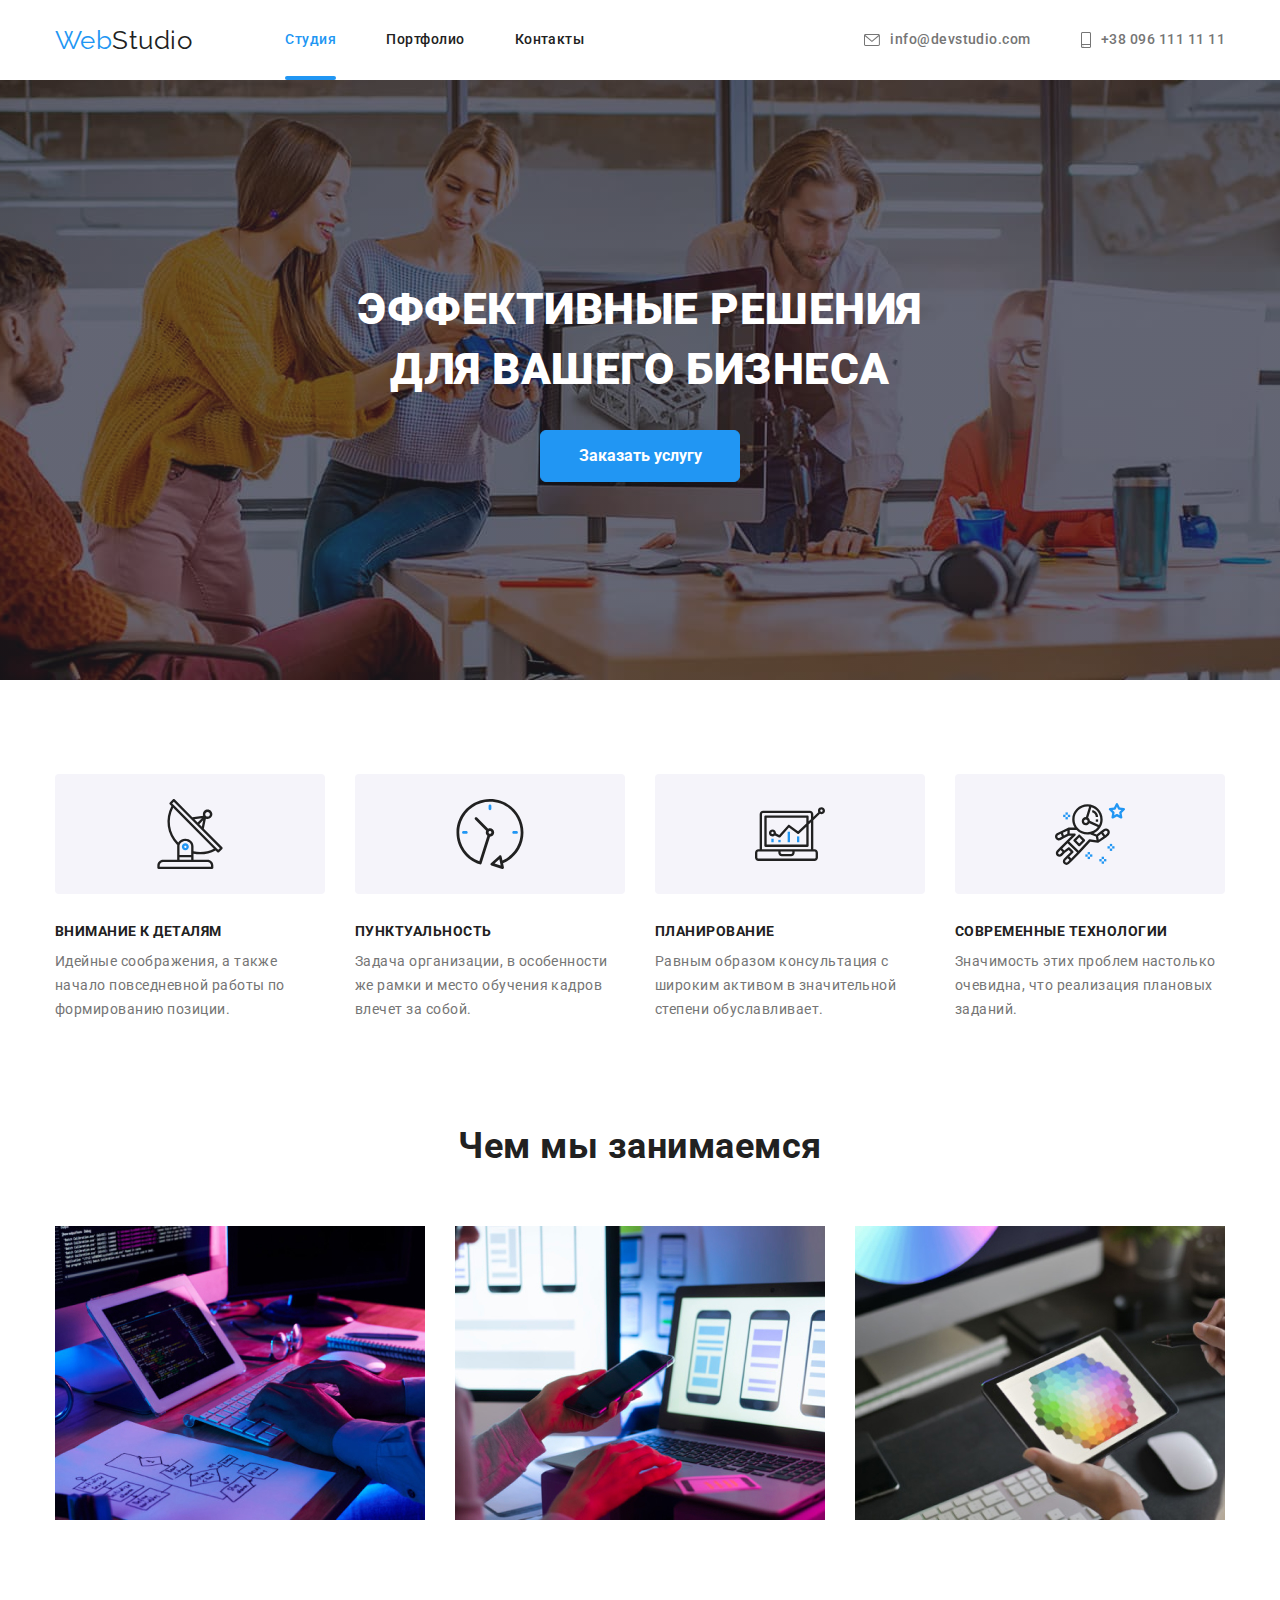
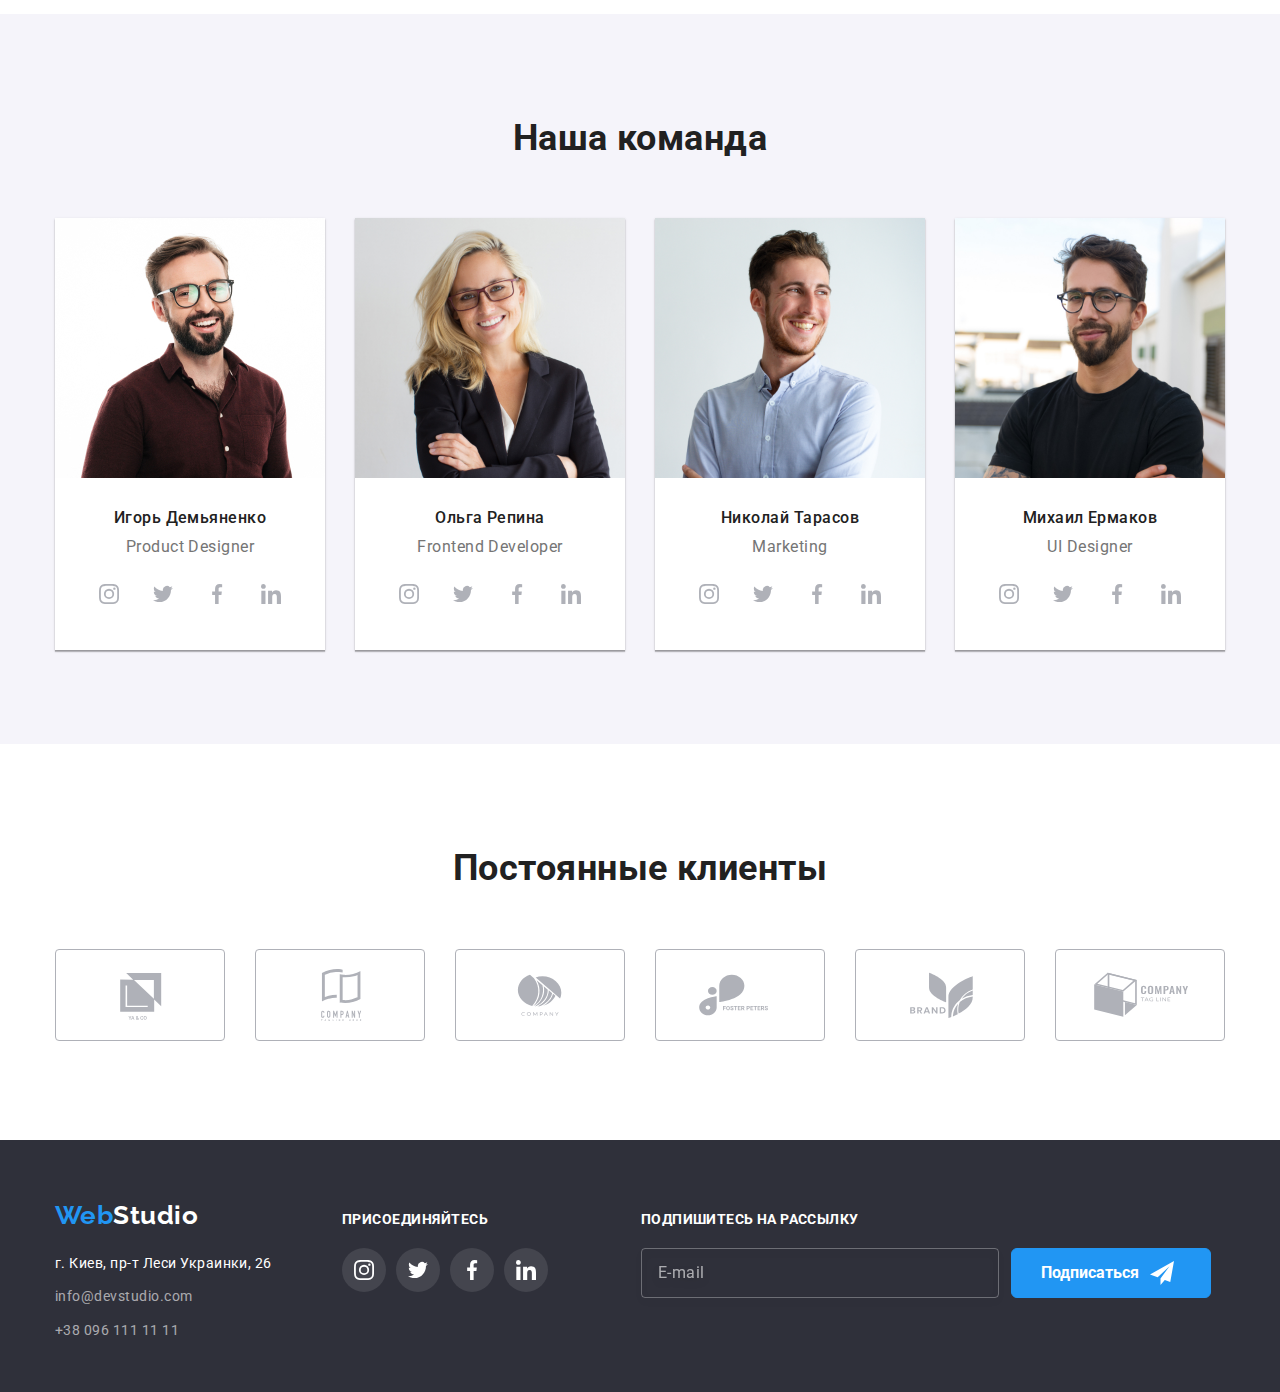
==== commit a4d83ee5: "finished BEM" ====
--- a/index.html
+++ b/index.html
@@ -11,24 +11,24 @@
     <title>Web Studio</title>
 </head>
 <body>
-    <header class="page-header">
-        <div class="container main-nav">
-            <a href="index.html" class="logo"><span class="title">Web</span>Studio</a>
+    <header class="header">
+        <div class="container header-container">
+            <a href="index.html" class="header__logo"><span class="header__title">Web</span>Studio</a>
             <nav>
                 <ul class="site-nav list">
-                    <li class="item"><a href="./index.html" class="site-nav-link current">Студия</a></li>
-                    <li class="item"><a href="./portfolio.html" class="site-nav-link">Портфолио</a></li>
-                    <li class="item"><a href="" class="site-nav-link">Контакты</a></li>
+                    <li class="site-nav__item"><a href="./index.html" class="site-nav__link current">Студия</a></li>
+                    <li class="site-nav__item"><a href="./portfolio.html" class="site-nav__link">Портфолио</a></li>
+                    <li class="site-nav__item"><a href="" class="site-nav__link">Контакты</a></li>
                 </ul>
             </nav>
             <ul class="nav-contact list">
-                <li class="item"><a class="nav-contact-link mail" href="mailto:info@devstudio.com">
-                    <svg class="nav-contact-icon" width="16" height="12">
+                <li class="nav-contact__item"><a class="nav-contact__link" href="mailto:info@devstudio.com">
+                    <svg class="nav-contact__icon" width="16" height="12">
                         <use href="./imgs/sprite.svg#envelope"></use>
                     </svg>
                 info@devstudio.com</a></li>
-                <li class="item"><a class="nav-contact-link phone" href="tel:+380961111111">
-                    <svg class="nav-contact-icon" width="10" height="16">
+                <li class="nav-contact__item"><a class="nav-contact__link" href="tel:+380961111111">
+                    <svg class="nav-contact__icon" width="10" height="16">
                         <use href="./imgs/sprite.svg#smartphone"></use>
                     </svg>
                     +38 096 111 11 11</a></li>
@@ -40,34 +40,34 @@
     <main>
         <section class="hero">
             <div class="hero-bcg">
-                <div class="container">
-                    <h1 class="hero-title">Эффективные решения <br> для вашего бизнеса</h1>
-                    <button type="button" class="button" data-open-modal>Заказать услугу</button>
+                <div class="container hero-container">
+                    <h1 class="hero__title">Эффективные решения <br> для вашего бизнеса</h1>
+                    <button type="button" class="hero__button" data-open-modal>Заказать услугу</button>
                 </div>
             </div>
         </section>
 
     <!-- Specialty -->
         <section class="section">
-            <div class="container">
+            <div class="container spec-container">
                 <ul class="spec-list list">
-                    <li class="item">
-                        <h3 class="spec-list-title">Внимание к деталям</h3>
-                        <p class="spec-list-text">Идейные соображения, а также начало повседневной работы по формированию позиции.</p>
-                    </li>
-                    <li class="item">
-                        <h3 class="spec-list-title">Пунктуальность</h3>
-                        <p class="spec-list-text">Задача организации, в особенности же рамки и место обучения кадров влечет за собой.
+                    <li class="spec-list__item">
+                        <h3 class="spec-list__title">Внимание к деталям</h3>
+                        <p class="spec-list__text">Идейные соображения, а также начало повседневной работы по формированию позиции.</p>
+                    </li>
+                    <li class="spec-list__item">
+                        <h3 class="spec-list__title">Пунктуальность</h3>
+                        <p class="spec-list__text">Задача организации, в особенности же рамки и место обучения кадров влечет за собой.
                         </p>
                     </li>
-                    <li class="item">
-                        <h3 class="spec-list-title">Планирование</h3>
-                        <p class="spec-list-text">Равным образом консультация с широким активом в значительной степени обуславливает.
+                    <li class="spec-list__item">
+                        <h3 class="spec-list__title">Планирование</h3>
+                        <p class="spec-list__text">Равным образом консультация с широким активом в значительной степени обуславливает.
                         </p>
                     </li>
-                    <li class="item">
-                        <h3 class="spec-list-title">Современные технологии</h3>
-                        <p class="spec-list-text">Значимость этих проблем настолько очевидна, что реализация плановых заданий.</p>
+                    <li class="spec-list__item">
+                        <h3 class="spec-list__title">Современные технологии</h3>
+                        <p class="spec-list__text">Значимость этих проблем настолько очевидна, что реализация плановых заданий.</p>
                     </li>
                 </ul>
             </div>
@@ -78,145 +78,151 @@
             <div class="container">
                 <h2 class="section-title">Чем мы занимаемся</h2>
                 <ul class="work-list list">
-                    <li class="item"><img src="./imgs/code.jpg" alt="Написание Кода" width="370" height="294"></li>
-                    <li class="item"><img src="./imgs/phone.jpg" alt="Фотография на телефон" width="370" height="294"></li>
-                    <li class="item"><img src="./imgs/tablet.jpg" alt="Дизайн на планшетеы" width="370" height="294"></li>
+                    <li class="work-list__item"><img src="./imgs/code.jpg" alt="Написание Кода" width="370" height="294"></li>
+                    <li class="work-list__item"><img src="./imgs/phone.jpg" alt="Фотография на телефон" width="370" height="294"></li>
+                    <li class="work-list__item"><img src="./imgs/tablet.jpg" alt="Дизайн на планшетеы" width="370" height="294"></li>
                 </ul>
             </div>
         </section>
 
         <!-- team -->
         <section class="section team-bcg">
-            <div class="">
-                <div class="container">
-                    <h2 class="section-title ">Наша команда</h2>
-                    <ul class="team-list list">
-                        <li class="item">
-                            <img src="./imgs/igor.jpg" alt="Игорь Демьяненко" width="270" height="260">
-                            <div class="team-info">
-                                <h3 class="team-name">Игорь Демьяненко</h3>
-                                <p class="team-text">Product Designer</p>
-                                <ul class="team-link-list list">
-                                    <li class="item" aria-label="Инстаграм"><a href="" class="social-link">
-                                            <svg class="link-icon" width="20px" height="20px">
+            <div class="container">
+                <h2 class="section-title ">Наша команда</h2>
+                <ul class="team-list list">
+                    <li class="team-list__item">
+                        <img src="./imgs/igor.jpg" alt="Игорь Демьяненко" width="270" height="260">
+                        <div class="team-list__info">
+                            <h3 class="team-list__name">Игорь Демьяненко</h3>
+                            <p class="team-list__text">Product Designer</p>
+                            <ul class="social-list list">
+                                <li class="social-list__item" aria-label="Инстаграм"><a href="" class="social-list__link">
+                                    <svg class="social-list__icon" width="20px" height="20px">
+                                        <use href="./imgs/sprite.svg#instagram"></use>
+                                    </svg>
+                                    </a>
+                                </li>
+                                <li class="social-list__item" aria-label="Твиттер"><a href="" class="social-list__link">
+                                    <svg class="social-list__icon" width="20px" height="20px">
+                                        <use href="./imgs/sprite.svg#twitter"></use>
+                                    </svg>
+                                    </a>
+                                </li>
+                                <li class="social-list__item" aria-label="Фэйсбук"><a href="" class="social-list__link">
+                                    <svg class="social-list__icon" width="20px" height="20px">
+                                        <use href="./imgs/sprite.svg#facebook"></use>
+                                    </svg>
+                                    </a>
+                                </li>
+                                <li class="social-list__item" aria-label="ЛинкедИн"><a href="" class="social-list__link">
+                                    <svg class="social-list__icon" width="20px" height="20px">
+                                        <use href="./imgs/sprite.svg#linkedin"></use>
+                                    </svg>
+                                    </a>
+                                </li>
+                            </ul>
+                        </div>   
+                    </li>
+                    <li class="team-list__item">
+                        <img src="./imgs/olga.jpg" alt="Ольга Репина" width="270" height="260">
+                        <div class="team-list__info">
+                            <h3 class="team-list__name">Ольга Репина</h3>
+                            <p class="team-list__text">Frontend Developer</p>
+                            <ul class="social-list list">
+                                <li class="social-list__item" aria-label="Инстаграм"><a href="" class="social-list__link">
+                                        <svg class="social-list__icon" width="20px" height="20px">
+                                            <use href="./imgs/sprite.svg#instagram"></use>
+                                        </svg>
+                                    </a>
+                                </li>
+                                <li class="social-list__item" aria-label="Твиттер"><a href="" class="social-list__link">
+                                        <svg class="social-list__icon" width="20px" height="20px">
+                                            <use href="./imgs/sprite.svg#twitter"></use>
+                                        </svg>
+                                    </a>
+                                </li>
+                                <li class="social-list__item" aria-label="Фэйсбук"><a href="" class="social-list__link">
+                                        <svg class="social-list__icon" width="20px" height="20px">
+                                            <use href="./imgs/sprite.svg#facebook"></use>
+                                        </svg>
+                                    </a>
+                                </li>
+                                <li class="social-list__item" aria-label="ЛинкедИн"><a href="" class="social-list__link">
+                                        <svg class="social-list__icon" width="20px" height="20px">
+                                            <use href="./imgs/sprite.svg#linkedin"></use>
+                                        </svg>
+                                    </a>
+                                </li>
+                            </ul>
+                        </div>
+                    </li>
+                    <li class="team-list__item">
+                        <img src="./imgs/nikolai.jpg" alt="Николай Тарасов" width="270" height="260">
+                        <div class="team-list__info">
+                            <h3 class="team-list__name">Николай Тарасов</h3>
+                            <p class="team-list__text">Marketing</p>
+                            <ul class="social-list list">
+                                <li class="social-list__item" aria-label="Инстаграм"><a href="" class="social-list__link">
+                                        <svg class="social-list__icon" width="20px" height="20px">
+                                            <use href="./imgs/sprite.svg#instagram"></use>
+                                        </svg>
+                                    </a>
+                                </li>
+                                <li class="social-list__item" aria-label="Твиттер"><a href="" class="social-list__link">
+                                        <svg class="social-list__icon" width="20px" height="20px">
+                                            <use href="./imgs/sprite.svg#twitter"></use>
+                                        </svg>
+                                    </a>
+                                </li>
+                                <li class="social-list__item" aria-label="Фэйсбук"><a href="" class="social-list__link">
+                                        <svg class="social-list__icon" width="20px" height="20px">
+                                            <use href="./imgs/sprite.svg#facebook"></use>
+                                        </svg>
+                                    </a>
+                                </li>
+                                <li class="social-list__item" aria-label="ЛинкедИн"><a href="" class="social-list__link">
+                                        <svg class="social-list__icon" width="20px" height="20px">
+                                            <use href="./imgs/sprite.svg#linkedin"></use>
+                                        </svg>
+                                    </a>
+                                </li>
+                            </ul>
+                        </div>                
+                    </li>
+                    <li class="team-list__item">
+                            <img src="./imgs/mikhail.jpg" alt="Михаил Ермаков" width="270" height="260">
+                            <div class="team-list__info">
+                                <h3 class="team-list__name">Михаил Ермаков</h3>
+                                <p class="team-list__text">UI Designer</p>
+                                <ul class="social-list list">
+                                    <li class="social-list__item" aria-label="Инстаграм"><a href="" class="social-list__link">
+                                            <svg class="social-list__icon" width="20px" height="20px">
                                                 <use href="./imgs/sprite.svg#instagram"></use>
                                             </svg>
                                         </a>
                                     </li>
-                                    <li class="item" aria-label="Твиттер"><a href="" class="social-link">
-                                            <svg class="link-icon" width="20px" height="20px">
+                                    <li class="social-list__item" aria-label="Твиттер"><a href="" class="social-list__link">
+                                            <svg class="social-list__icon" width="20px" height="20px">
                                                 <use href="./imgs/sprite.svg#twitter"></use>
-                                            </svg>
-                                        </a></li>
-                                    <li class="item" aria-label="Фэйсбук"><a href="" class="social-link">
-                                            <svg class="link-icon" width="20px" height="20px">
-                                                <use href="./imgs/sprite.svg#facebook"></use>
-                                            </svg>
-                                        </a></li>
-                                    <li class="item" aria-label="ЛинкедИн"><a href="" class="social-link">
-                                            <svg class="link-icon" width="20px" height="20px">
-                                                <use href="./imgs/sprite.svg#linkedin"></use>
-                                            </svg>
-                                        </a></li>
-                                </ul>
-                            </div>
-                            
-                        </li>
-                        <li class="item">
-                            <img src="./imgs/olga.jpg" alt="Ольга Репина" width="270" height="260">
-                            <div class="team-info">
-                                <h3 class="team-name">Ольга Репина</h3>
-                                <p class="team-text">Frontend Developer</p>
-                                <ul class="team-link-list list">
-                                    <li class="item" aria-label="Инстаграм"><a href="" class="social-link">
-                                            <svg class="link-icon" width="20px" height="20px">
-                                                <use href="./imgs/sprite.svg#instagram"></use>
                                             </svg>
                                         </a>
                                     </li>
-                                    <li class="item" aria-label="Твиттер"><a href="" class="social-link">
-                                            <svg class="link-icon" width="20px" height="20px">
-                                                <use href="./imgs/sprite.svg#twitter"></use>
-                                            </svg>
-                                        </a></li>
-                                    <li class="item" aria-label="Фэйсбук"><a href="" class="social-link">
-                                            <svg class="link-icon" width="20px" height="20px">
+                                    <li class="social-list__item" aria-label="Фэйсбук"><a href="" class="social-list__link">
+                                            <svg class="social-list__icon" width="20px" height="20px">
                                                 <use href="./imgs/sprite.svg#facebook"></use>
-                                            </svg>
-                                        </a></li>
-                                    <li class="item" aria-label="ЛинкедИн"><a href="" class="social-link">
-                                            <svg class="link-icon" width="20px" height="20px">
-                                                <use href="./imgs/sprite.svg#linkedin"></use>
-                                            </svg>
-                                        </a></li>
-                                </ul>
-                            </div>
-                            
-                        </li>
-                        <li class="item">
-                            <img src="./imgs/nikolai.jpg" alt="Николай Тарасов" width="270" height="260">
-                            <div class="team-info">
-                                <h3 class="team-name">Николай Тарасов</h3>
-                                <p class="team-text">Marketing</p>
-                                <ul class="team-link-list list">
-                                    <li class="item" aria-label="Инстаграм"><a href="" class="social-link">
-                                            <svg class="link-icon" width="20px" height="20px">
-                                                <use href="./imgs/sprite.svg#instagram"></use>
                                             </svg>
                                         </a>
                                     </li>
-                                    <li class="item" aria-label="Твиттер"><a href="" class="social-link">
-                                            <svg class="link-icon" width="20px" height="20px">
-                                                <use href="./imgs/sprite.svg#twitter"></use>
-                                            </svg>
-                                        </a></li>
-                                    <li class="item" aria-label="Фэйсбук"><a href="" class="social-link">
-                                            <svg class="link-icon" width="20px" height="20px">
-                                                <use href="./imgs/sprite.svg#facebook"></use>
-                                            </svg>
-                                        </a></li>
-                                    <li class="item" aria-label="ЛинкедИн"><a href="" class="social-link">
-                                            <svg class="link-icon" width="20px" height="20px">
+                                    <li class="social-list__item" aria-label="ЛинкедИн"><a href="" class="social-list__link">
+                                            <svg class="social-list__icon" width="20px" height="20px">
                                                 <use href="./imgs/sprite.svg#linkedin"></use>
-                                            </svg>
-                                        </a></li>
-                                </ul>
-                            </div>
-                            
-                        </li>
-                        <li class="item">
-                            <img src="./imgs/mikhail.jpg" alt="Михаил Ермаков" width="270" height="260">
-                            <div class="team-info">
-                                <h3 class="team-name">Михаил Ермаков</h3>
-                                <p class="team-text">UI Designer</p>
-                                <ul class="team-link-list list">
-                                    <li class="item" aria-label="Инстаграм"><a href="" class="social-link">
-                                            <svg class="link-icon" width="20px" height="20px">
-                                                <use href="./imgs/sprite.svg#instagram"></use>
                                             </svg>
                                         </a>
                                     </li>
-                                    <li class="item" aria-label="Твиттер"><a href="" class="social-link">
-                                            <svg class="link-icon" width="20px" height="20px">
-                                                <use href="./imgs/sprite.svg#twitter"></use>
-                                            </svg>
-                                        </a></li>
-                                    <li class="item" aria-label="Фэйсбук"><a href="" class="social-link">
-                                            <svg class="link-icon" width="20px" height="20px">
-                                                <use href="./imgs/sprite.svg#facebook"></use>
-                                            </svg>
-                                        </a></li>
-                                    <li class="item" aria-label="ЛинкедИн"><a href="" class="social-link">
-                                            <svg class="link-icon" width="20px" height="20px">
-                                                <use href="./imgs/sprite.svg#linkedin"></use>
-                                            </svg>
-                                        </a></li>
                                 </ul>
-                            </div>
-                            
-                        </li>
-                    </ul>
-                </div>
+                            </div>   
+                    </li>
+                </ul>
             </div>
         </section>
 
@@ -226,44 +232,44 @@
                 Постоянные клиенты
             </h2>
             <ul class="clients-list list">
-                <li class="item">
-                    <a href="" class="client-link">
-                        <svg class="clients-icon" width="170px" height="92px">
+                <li class="clients-list__item">
+                    <a href="" class="clients-list__link">
+                        <svg class="clients-list__icon" width="170px" height="92px">
                             <use href="./imgs/sprite.svg#client-1"></use>
                         </svg>
                     </a>
                 </li>
-                <li class="item">
-                    <a href="" class="client-link">
-                        <svg class="clients-icon" width="170px" height="92px">
+                <li class="clients-list__item">
+                    <a href="" class="clients-list__link">
+                        <svg class="clients-list__icon" width="170px" height="92px">
                             <use href="./imgs/sprite.svg#client-2"></use>
                         </svg>
                     </a>
                 </li>
-                <li class="item">
-                    <a href="" class="client-link">
-                        <svg class="clients-icon" width="170px" height="92px">
+                <li class="clients-list__item">
+                    <a href="" class="clients-list__link">
+                        <svg class="clients-list__icon" width="170px" height="92px">
                             <use href="./imgs/sprite.svg#client-3"></use>
                         </svg>
                     </a>
                 </li>
-                <li class="item">
-                    <a href="" class="client-link">
-                        <svg class="clients-icon" width="170px" height="92px">
+                <li class="clients-list__item">
+                    <a href="" class="clients-list__link">
+                        <svg class="clients-list__icon" width="170px" height="92px">
                             <use href="./imgs/sprite.svg#client-4"></use>
                         </svg>
                     </a>
                 </li>
-                <li class="item">
-                    <a href="" class="client-link">
-                        <svg class="clients-icon" width="170px" height="92px">
+                <li class="clients-list__item">
+                    <a href="" class="clients-list__link">
+                        <svg class="clients-list__icon" width="170px" height="92px">
                             <use href="./imgs/sprite.svg#client-5"></use>
                         </svg>
                     </a>
                 </li>
-                <li class="item">
-                    <a href="" class="client-link">
-                        <svg class="clients-icon" width="170px" height="92px">
+                <li class="clients-list__item">
+                    <a href="" class="clients-list__link">
+                        <svg class="clients-list__icon" width="170px" height="92px">
                             <use href="./imgs/sprite.svg#client-6"></use>
                         </svg>
                     </a>
@@ -338,42 +344,42 @@
     <footer class="foot">
         <div class="container container-footer">
             <div class="footer">
-                <a href="./index.html" class="foot-logo"><span class="title">Web</span>Studio</a>
-                <ul class="foot-list list">
-                    <li class="item">
-                        <address class="foot-address">г. Киев, пр-т Леси Украинки, 26</address>
-                    </li>
-                    <li class="item"><a href="mailto:info@devstudio.com" class="foot-contact-link">info@devstudio.com</a></li>
-                    <li class="item"><a href="tel:+380961111111" class="foot-contact-link">+38 096 111 11 11</a></li>
+                <a href="./index.html" class="footer__logo"><span class="footer__title">Web</span>Studio</a>
+                <ul class="footer-list list">
+                    <li class="footer-list__item">
+                        <address class="footer-list__address">г. Киев, пр-т Леси Украинки, 26</address>
+                    </li>
+                    <li class="footer-list__item"><a href="mailto:info@devstudio.com" class="footer-list__link">info@devstudio.com</a></li>
+                    <li class="footer-list__item"><a href="tel:+380961111111" class="footer-list__link">+38 096 111 11 11</a></li>
                 </ul>
             </div>
             <div class="footer footer-join">
-                <h2 class="join-title">присоединяйтесь</h2>
-                <ul class="join-list list">
-                    <li class="item">
-                        <a class="footer-join-link" href="">
-                            <svg class="join-logo" width="20px" height="20px">
+                <h2 class="footer-join__title">присоединяйтесь</h2>
+                <ul class="footer-join__list list">
+                    <li class="footer-join__item">
+                        <a class="footer-join__link" href="">
+                            <svg class="footer-join__icon" width="20px" height="20px">
                                 <use href="./imgs/sprite.svg#instagram"></use>
                             </svg>
                         </a>
                     </li>
-                    <li class="item">
-                        <a class="footer-join-link" href="">
-                            <svg class="join-logo" width="20px" height="20px">
+                    <li class="footer-join__item">
+                        <a class="footer-join__link" href="">
+                            <svg class="footer-join__icon" width="20px" height="20px">
                                 <use href="./imgs/sprite.svg#twitter"></use>
                             </svg>
                         </a>
                     </li>
-                    <li class="item">
-                        <a class="footer-join-link" href="">
-                            <svg class="join-logo" width="20px" height="20px">
+                    <li class="footer-join__item">
+                        <a class="footer-join__link" href="">
+                            <svg class="footer-join__icon" width="20px" height="20px">
                                 <use href="./imgs/sprite.svg#facebook"></use>
                             </svg>
                         </a>
                     </li>
-                    <li class="item">
-                        <a class="footer-join-link" href="">
-                            <svg class="join-logo" width="20px" height="20px">
+                    <li class="footer-join__item">
+                        <a class="footer-join__link" href="">
+                            <svg class="footer-join__icon" width="20px" height="20px">
                                 <use href="./imgs/sprite.svg#linkedin"></use>
                             </svg>
                         </a>
@@ -381,13 +387,13 @@
                 </ul>
             </div>
             <div class="footer footer-singup">
-                <h2 class="signup-title">
+                <h2 class="footer-signup__title">
                     Подпишитесь на рассылку</h2>
-                <form class="signup-form">
-                    <label for="signup-label"></label>
-                    <input type="mail" class="signup-input" name="mail" id="mail" placeholder="E-mail">
-                    <button type="submit" class="signup-button">Подписаться
-                        <svg class="signup-icon" width="24" height="24">
+                <form class="footer-signup__form">
+                    <label for="footer-signup__label"></label>
+                    <input type="mail" class="footer-signup__input" name="mail" id="mail" placeholder="E-mail">
+                    <button type="submit" class="footer-signup__button">Подписаться
+                        <svg class="footer-signup__icon" width="24" height="24">
                             <use href="./imgs/sprite.svg#send-icon"></use>
                         </svg>
                     </button>
--- a/css/main.css
+++ b/css/main.css
@@ -57,7 +57,206 @@
   text-align: center;
 }
 
-.button {
+.backdrop {
+  position: fixed;
+  top: 0;
+  left: 0;
+  width: 100%;
+  height: 100%;
+  background-color: rgba(0, 0, 0, 0.2);
+  opacity: 1;
+  transition: opacity 250ms var(--timing-function);
+}
+
+.backdrop.is-hidden {
+  opacity: 0;
+  pointer-events: none;
+}
+
+.backdrop.is-hidden .modal {
+  transform: translate(-50%, -50%) scale(0.9);
+}
+
+.modal {
+  position: absolute;
+  top: 50%;
+  left: 50%;
+  transform: translate(-50%, -50%) scale(1);
+  min-width: 528px;
+  min-height: 581px;
+  border-radius: 4px;
+  background-color: #fff;
+  transition: transform 250ms var(--timing-function);
+}
+
+.close-button {
+  position: absolute;
+  top: 8px;
+  right: 8px;
+  background-color: transparent;
+  width: 30px;
+  height: 30px;
+  border: 1px solid rgba(0, 0, 0, 0.1);
+  border-radius: 50%;
+}
+
+.close-button:hover .close-icon,
+.close-button:focus .close-icon {
+  fill: var(--accent-color);
+}
+
+.close-icon {
+  position: absolute;
+  top: 8px;
+  right: 8px;
+  fill: black;
+}
+
+:root {
+  --title-text-color: #212121;
+  --secondary-text-color: #757575;
+  --accent-color: #2196f3;
+  --white-color: #ffffff;
+  --timing-function: cubic-bezier(0.4, 0, 0.2, 1);
+}
+
+.section {
+  padding-top: 94px;
+  padding-bottom: 94px;
+}
+
+.padding {
+  padding-top: 94px;
+}
+
+.section.no-padding {
+  padding-top: 0;
+}
+
+/* -----HEADER------ */
+.header-container {
+  display: flex;
+  align-items: center;
+}
+
+.header__title {
+  color: var(--accent-color);
+  font-family: raleway;
+  font-size: 26px;
+  line-height: 1.19;
+}
+
+.header__logo {
+  color: var(--title-text-color);
+  font-family: raleway;
+  font-size: 26px;
+  line-height: 1.19;
+  text-decoration: none;
+  margin-right: 93px;
+}
+
+.site-nav {
+  display: flex;
+}
+
+.site-nav__item:not(:last-child) {
+  margin-right: 50px;
+}
+
+.site-nav__link {
+  position: relative;
+  display: block;
+  padding-top: 32px;
+  padding-bottom: 32px;
+  text-decoration: none;
+  color: var(--title-text-color);
+  font-weight: 500;
+  font-size: 14px;
+  line-height: 1.14;
+  transition: color 250ms var(--timing-function);
+}
+
+.site-nav__link:hover, .site-nav__link:focus {
+  color: var(--accent-color);
+  text-decoration: none;
+}
+
+.site-nav__link.current {
+  color: var(--accent-color);
+}
+
+.site-nav__link.current::after {
+  content: '';
+  position: absolute;
+  bottom: 0;
+  left: 0;
+  width: 100%;
+  height: 4px;
+  display: block;
+  background-color: var(--accent-color);
+  border-radius: 4px;
+}
+
+.nav-contact {
+  display: flex;
+  margin-left: auto;
+  justify-content: flex-end;
+}
+
+.nav-contact__item:not(:last-child) {
+  margin-right: 50px;
+}
+
+.nav-contact__link {
+  display: inline-flex;
+  align-items: center;
+  padding-top: 32px;
+  padding-bottom: 32px;
+  color: var(--secondary-text-color);
+  fill: var(--secondary-text-color);
+  text-decoration: none;
+  font-weight: 500;
+  font-size: 14px;
+  line-height: 1.14;
+  transition: color 250ms var(--timing-function), fill 250ms var(--timing-function);
+}
+
+.nav-contact__link:hover, .nav-contact__link:focus {
+  color: var(--accent-color);
+  text-decoration: none;
+  fill: var(--accent-color);
+}
+
+.nav-contact__icon {
+  margin-right: 10px;
+}
+
+.hero {
+  text-align: center;
+  padding-top: 200px;
+  padding-bottom: 200px;
+  max-width: 1600px;
+  height: 600px;
+  background-image: linear-gradient(to right, rgba(47, 48, 58, 0.4), rgba(47, 48, 58, 0.4)), url(../imgs/hero-bcg.jpg);
+  background-position: center;
+  background-size: cover;
+  background-repeat: no-repeat;
+  background-color: #2f303a;
+  margin: 0 auto;
+}
+
+.hero__title {
+  color: var(--white-color);
+  font-weight: 900;
+  font-size: 44px;
+  line-height: 1.36;
+  margin-top: 0;
+  margin-bottom: 30px;
+  text-align: center;
+  text-transform: uppercase;
+}
+
+.hero__button {
   display: inline-block;
   border: 1px solid var(--accent-color);
   border-radius: 6px;
@@ -73,224 +272,25 @@
   color: var(--white-color);
 }
 
-.backdrop {
-  position: fixed;
-  top: 0;
-  left: 0;
-  width: 100%;
-  height: 100%;
-  background-color: rgba(0, 0, 0, 0.2);
-  opacity: 1;
-  transition: opacity 250ms var(--timing-function);
-}
-
-.backdrop.is-hidden {
-  opacity: 0;
-  pointer-events: none;
-}
-
-.backdrop.is-hidden .modal {
-  transform: translate(-50%, -50%) scale(0.9);
-}
-
-.modal {
-  position: absolute;
-  top: 50%;
-  left: 50%;
-  transform: translate(-50%, -50%) scale(1);
-  min-width: 528px;
-  min-height: 581px;
-  border-radius: 4px;
-  background-color: #fff;
-  transition: transform 250ms var(--timing-function);
-}
-
-.close-button {
-  position: absolute;
-  top: 8px;
-  right: 8px;
-  background-color: transparent;
-  width: 30px;
-  height: 30px;
-  border: 1px solid rgba(0, 0, 0, 0.1);
-  border-radius: 50%;
-}
-
-.close-button:hover .close-icon,
-.close-button:focus .close-icon {
-  fill: var(--accent-color);
-}
-
-.close-icon {
-  position: absolute;
-  top: 8px;
-  right: 8px;
-  fill: black;
-}
-
-:root {
-  --title-text-color: #212121;
-  --secondary-text-color: #757575;
-  --accent-color: #2196f3;
-  --white-color: #ffffff;
-  --timing-function: cubic-bezier(0.4, 0, 0.2, 1);
-}
-
-.section {
-  padding-top: 94px;
-  padding-bottom: 94px;
-}
-
-.padding {
-  padding-top: 94px;
-}
-
-.section.no-padding {
-  padding-top: 0;
-}
-
-/* -----HEADER------ */
-.site-nav-link.current {
-  color: var(--accent-color);
-}
-
-.site-nav-link.current::after {
-  content: '';
-  position: absolute;
-  bottom: 0;
-  left: 0;
-  width: 100%;
-  height: 4px;
-  display: block;
-  background-color: var(--accent-color);
-  border-radius: 4px;
-}
-
-.title {
-  color: var(--accent-color);
-  font-family: raleway;
-  font-size: 26px;
-  line-height: 1.19;
-}
-
-.logo {
-  color: var(--title-text-color);
-  font-family: raleway;
-  font-size: 26px;
-  line-height: 1.19;
-  text-decoration: none;
-  margin-right: 93px;
-}
-
-.main-nav {
-  display: flex;
-  align-items: center;
-}
-
-.site-nav {
-  display: flex;
-}
-
-.site-nav .item:not(:last-child) {
-  margin-right: 50px;
-}
-
-.nav-contact {
-  display: flex;
-  margin-left: auto;
-  justify-content: flex-end;
-}
-
-.nav-contact .item:not(:last-child) {
-  margin-right: 50px;
-}
-
-.site-nav-link {
-  position: relative;
-  display: block;
-  padding-top: 32px;
-  padding-bottom: 32px;
-  text-decoration: none;
-  color: var(--title-text-color);
-  font-weight: 500;
-  font-size: 14px;
-  line-height: 1.14;
-  transition: color 250ms var(--timing-function);
-}
-
-.site-nav-link:hover, .site-nav-link:focus {
-  color: var(--accent-color);
-  text-decoration: none;
-}
-
-.nav-contact-link {
-  display: inline-flex;
-  align-items: center;
-  padding-top: 32px;
-  padding-bottom: 32px;
-  color: var(--secondary-text-color);
-  fill: var(--secondary-text-color);
-  text-decoration: none;
-  font-weight: 500;
-  font-size: 14px;
-  line-height: 1.14;
-  transition: color 250ms var(--timing-function), fill 250ms var(--timing-function);
-}
-
-.nav-contact-link:hover, .nav-contact-link:focus {
-  color: var(--accent-color);
-  text-decoration: none;
-  fill: var(--accent-color);
-}
-
-.nav-contact-icon {
-  margin-right: 10px;
-}
-
-.hero {
-  text-align: center;
-  padding-top: 200px;
-  padding-bottom: 200px;
-  max-width: 1600px;
-  height: 600px;
-  background-image: linear-gradient(to right, rgba(47, 48, 58, 0.4), rgba(47, 48, 58, 0.4)), url(../imgs/hero-bcg.jpg);
-  background-position: center;
-  background-size: cover;
-  background-repeat: no-repeat;
-  background-color: #2f303a;
-  margin: 0 auto;
-}
-
-.hero-title {
-  color: var(--white-color);
-  font-weight: 900;
-  font-size: 44px;
-  line-height: 1.36;
-  margin-top: 0;
-  margin-bottom: 30px;
-  text-align: center;
-  text-transform: uppercase;
-}
-
 .spec-list {
   display: flex;
   width: 1170px;
 }
 
-.spec-list .item {
+.spec-list__item {
   width: 270px;
   padding: 0;
 }
 
-.spec-list .item:not(:last-child) {
+.spec-list__item:not(:last-child) {
   margin-right: 30px;
 }
 
-.spec-list .item::before {
+.spec-list__item::before {
   margin-bottom: 30px;
 }
 
-.spec-list .item:nth-child(1):before {
+.spec-list__item:nth-child(1):before {
   display: block;
   content: '';
   background-image: url(../imgs/attention-detail.svg);
@@ -300,7 +300,7 @@
   background-size: contain;
 }
 
-.spec-list .item:nth-child(2):before {
+.spec-list__item:nth-child(2):before {
   display: block;
   content: '';
   background-image: url(../imgs/punctuality.svg);
@@ -310,7 +310,7 @@
   background-size: contain;
 }
 
-.spec-list .item:nth-child(3):before {
+.spec-list__item:nth-child(3):before {
   display: block;
   content: '';
   background-image: url(../imgs/planning.svg);
@@ -320,7 +320,7 @@
   background-size: contain;
 }
 
-.spec-list .item:nth-child(4):before {
+.spec-list__item:nth-child(4):before {
   display: block;
   content: '';
   background-image: url(../imgs/modern-tech.svg);
@@ -330,7 +330,7 @@
   background-size: contain;
 }
 
-.spec-list-title {
+.spec-list__title {
   color: var(--title-text-color);
   font-weight: 700;
   font-size: 14px;
@@ -339,7 +339,7 @@
   margin-bottom: 10px;
 }
 
-.spec-list-text {
+.spec-list__text {
   font-size: 14px;
   line-height: 1.71;
   margin: 0;
@@ -349,13 +349,17 @@
   display: flex;
 }
 
-.work-list .item {
+.work-list__item {
   width: 370px;
   margin-bottom: 0;
 }
 
-.work-list .item:not(:last-child) {
+.work-list__item:not(:last-child) {
   margin-right: 30px;
+}
+
+.team-bcg {
+  background-color: #f5f4fa;
 }
 
 .team-list {
@@ -364,25 +368,21 @@
   margin-left: auto;
 }
 
-.team-name,
-.team-text {
-  text-align: center;
-}
-
-.team-list > .item {
+.team-list__item {
   background-color: var(--white-color);
   box-shadow: 0px 1px 3px rgba(0, 0, 0, 0.12), 0px 1px 1px rgba(0, 0, 0, 0.14), 0px 2px 1px rgba(0, 0, 0, 0.2);
 }
 
-.team-list > .item:not(:last-child) {
+.team-list__item:not(:last-child) {
   margin-right: 30px;
 }
 
-.team-bcg {
-  background-color: #f5f4fa;
-}
-
-.team-name {
+.team-list__info {
+  padding-top: 30px;
+  padding-bottom: 30px;
+}
+
+.team-list__name {
   margin-bottom: 10px;
   padding: 0;
   color: var(--title-text-color);
@@ -390,32 +390,29 @@
   font-size: 16px;
   line-height: 1.19;
   text-decoration: none;
-}
-
-.team-text {
+  text-align: center;
+}
+
+.team-list__text {
   padding: 0;
   margin-bottom: 16px;
   color: var(--secondary-text-color);
   font-size: 16px;
   line-height: 1.19;
   text-decoration: none;
-}
-
-.team-link-list {
+  text-align: center;
+}
+
+.social-list {
   display: flex;
   justify-content: center;
 }
 
-.team-link-list .item:not(:last-child) {
+.social-list__item:not(:last-child) {
   margin-right: 10px;
 }
 
-.team-info {
-  padding-top: 30px;
-  padding-bottom: 30px;
-}
-
-.social-link {
+.social-list__link {
   display: inline-block;
   background-color: transparent;
   width: 44px;
@@ -424,17 +421,17 @@
   transition: background-color 250ms var(--timing-function);
 }
 
-.social-link:hover, .social-link:focus {
+.social-list__link:hover, .social-list__link:focus {
   width: 44px;
   height: 44px;
   background-color: var(--accent-color);
 }
 
-.social-link:hover .link-icon, .social-link:focus .link-icon {
+.social-list__link:hover .social-list__icon, .social-list__link:focus .social-list__icon {
   fill: var(--white-color);
 }
 
-.link-icon {
+.social-list__icon {
   margin: 12px;
   fill: #afb1b8;
   transition: fill 250ms var(--timing-function);
@@ -445,11 +442,11 @@
   justify-content: center;
 }
 
-.clients-list .item:not(:last-child) {
+.clients-list__item:not(:last-child) {
   margin-right: 30px;
 }
 
-.client-link {
+.clients-list__link {
   display: inline-block;
   width: 170px;
   height: 92px;
@@ -459,7 +456,7 @@
   transition: fill 250ms var(--timing-function), border-color 250ms var(--timing-function);
 }
 
-.client-link:hover, .client-link:focus {
+.clients-list__link:hover, .clients-list__link:focus {
   fill: var(--accent-color);
   border-color: var(--accent-color);
 }
@@ -586,14 +583,12 @@
   align-items: baseline;
 }
 
-.foot-address {
-  color: var(--white-color);
-  font-style: normal;
-  font-size: 14px;
-  line-height: 1.74;
-}
-
-.foot-logo {
+.footer {
+  display: flex;
+  flex-direction: column;
+}
+
+.footer__logo {
   display: inline-block;
   margin-bottom: 20px;
   color: var(--white-color);
@@ -604,7 +599,21 @@
   text-decoration: none;
 }
 
-.foot-contact-link {
+.footer__title {
+  color: var(--accent-color);
+  font-family: raleway;
+  font-size: 26px;
+  line-height: 1.19;
+}
+
+.footer-list__address {
+  color: var(--white-color);
+  font-style: normal;
+  font-size: 14px;
+  line-height: 1.74;
+}
+
+.footer-list__link {
   display: inline-block;
   color: rgba(255, 255, 255, 0.6);
   font-weight: 400;
@@ -614,25 +623,20 @@
   transition: color 250ms var(--timing-function);
 }
 
-.foot-contact-link .item:not(:last-child) {
+.footer-list__link:hover, .footer-list__link:focus {
+  color: var(--accent-color);
+  text-decoration: none;
+}
+
+.footer-list__item:not(:last-child) {
   margin-bottom: 9px;
-}
-
-.foot-list .foot-contact-link:hover, .foot-list .foot-contact-link:focus {
-  color: var(--accent-color);
-  text-decoration: none;
-}
-
-.footer {
-  display: flex;
-  flex-direction: column;
 }
 
 .footer-join {
   margin-left: 70px;
 }
 
-.join-title {
+.footer-join__title {
   color: var(--white-color);
   text-transform: uppercase;
   font-weight: 700;
@@ -641,16 +645,16 @@
   margin-bottom: 20px;
 }
 
-.join-list {
+.footer-join__list {
   display: flex;
   justify-content: center;
 }
 
-.join-list .item:not(:last-child) {
+.footer-join__item:not(:last-child) {
   margin-right: 10px;
 }
 
-.footer-join-link {
+.footer-join__link {
   display: inline-block;
   background-color: rgba(255, 255, 255, 0.1);
   width: 44px;
@@ -659,19 +663,19 @@
   transition: background-color 250ms var(--timing-function);
 }
 
-.footer-join-link:hover, .footer-join-link:focus {
+.footer-join__link:hover, .footer-join__link:focus {
   background-color: var(--accent-color);
   width: 44px;
   height: 44px;
   border-radius: 50%;
 }
 
-.footer-join-link .join-logo {
+.footer-join__icon {
   margin: 12px;
   fill: var(--white-color);
 }
 
-.signup-title {
+.footer-signup__title {
   margin-left: 93px;
   margin-bottom: 20px;
   font-weight: 700;
@@ -682,13 +686,13 @@
   color: #ffffff;
 }
 
-.signup-form {
+.footer-signup__form {
   margin-left: 93px;
   display: flex;
   align-items: center;
 }
 
-.signup-input {
+.footer-signup__input {
   height: 50px;
   width: 358px;
   padding-left: 16px;
@@ -699,7 +703,7 @@
   border-radius: 4px;
 }
 
-.signup-input::placeholder {
+.footer-signup__input::placeholder {
   font-weight: normal;
   font-size: 16px;
   line-height: 1.25;
@@ -707,12 +711,12 @@
   color: rgba(255, 255, 255, 0.6);
 }
 
-.signup-input:focus {
+.footer-signup__input:focus {
   border: 1px solid var(--accent-color);
   outline: none;
 }
 
-.signup-button {
+.footer-signup__button {
   display: flex;
   align-items: center;
   margin-left: 12px;
@@ -734,7 +738,7 @@
   fill: var(--white-color);
 }
 
-.signup-icon {
+.footer-signup__icon {
   margin-left: 11px;
 }
 
